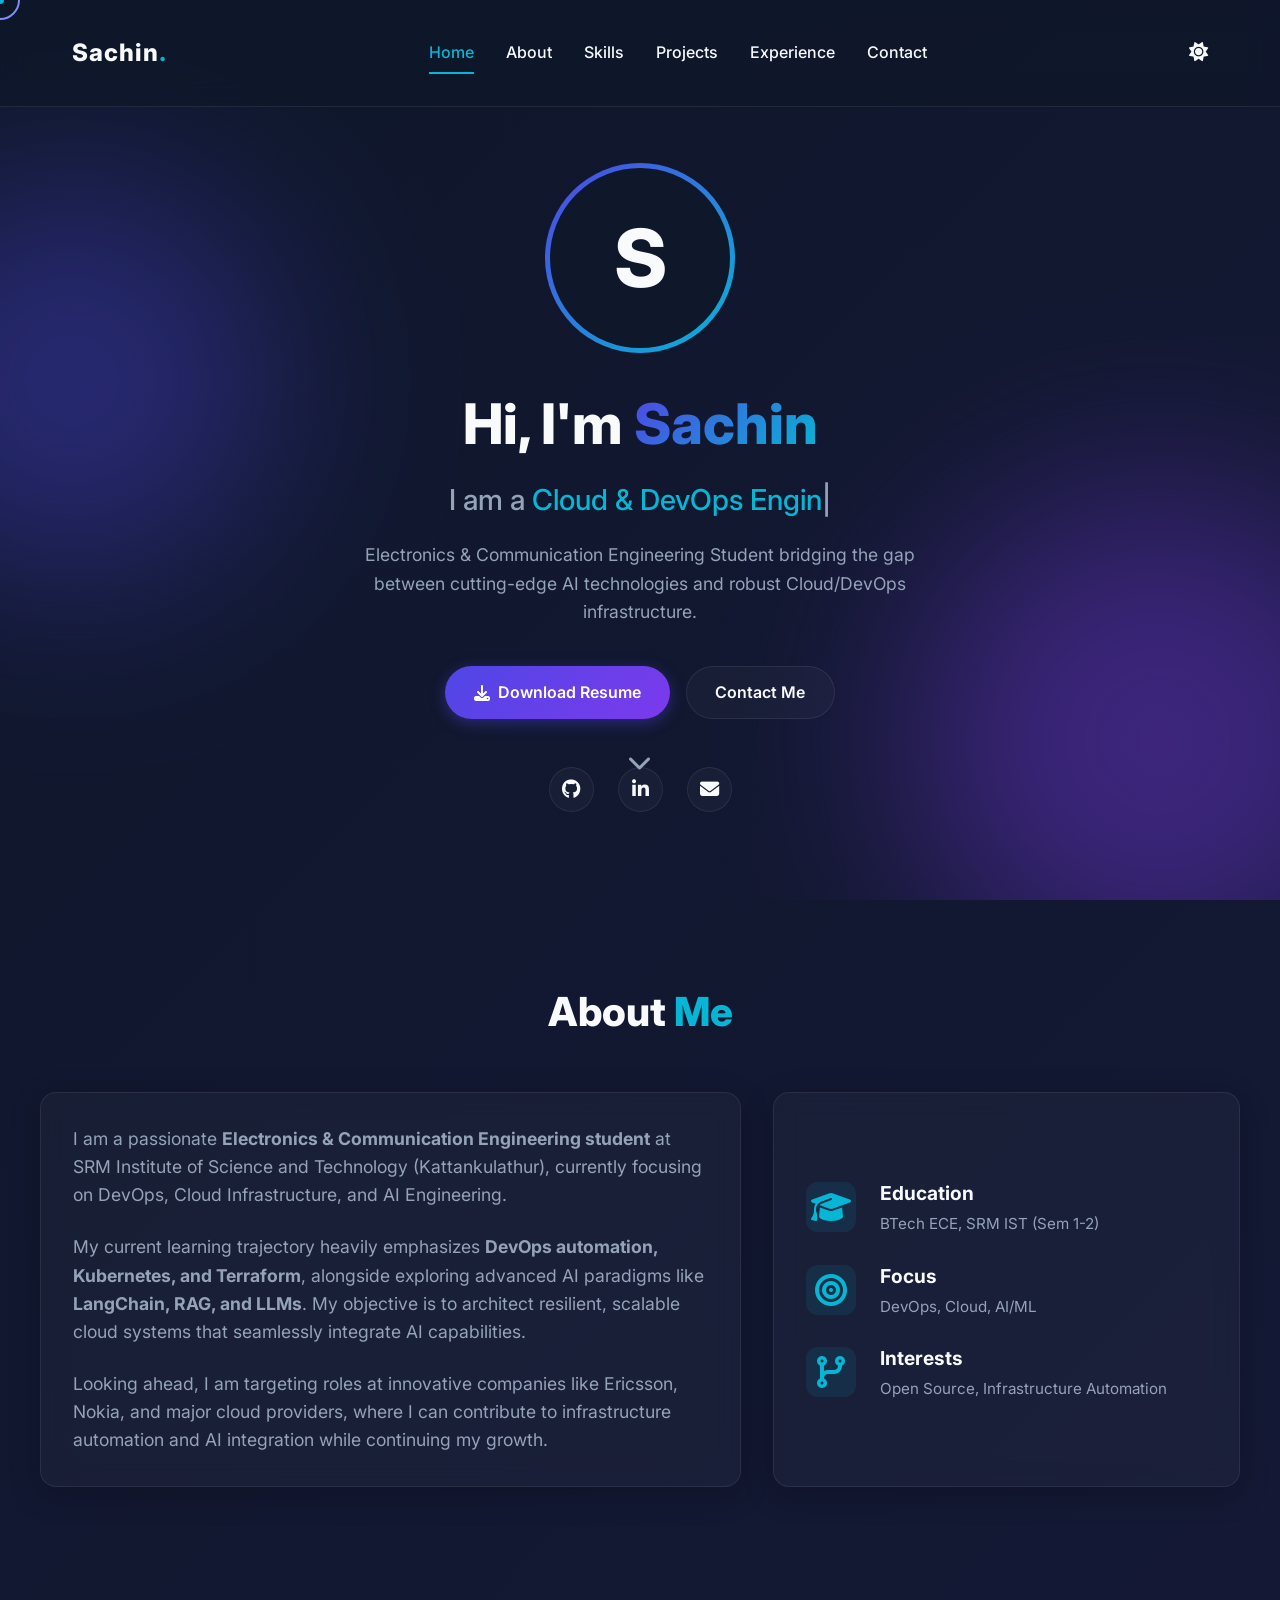
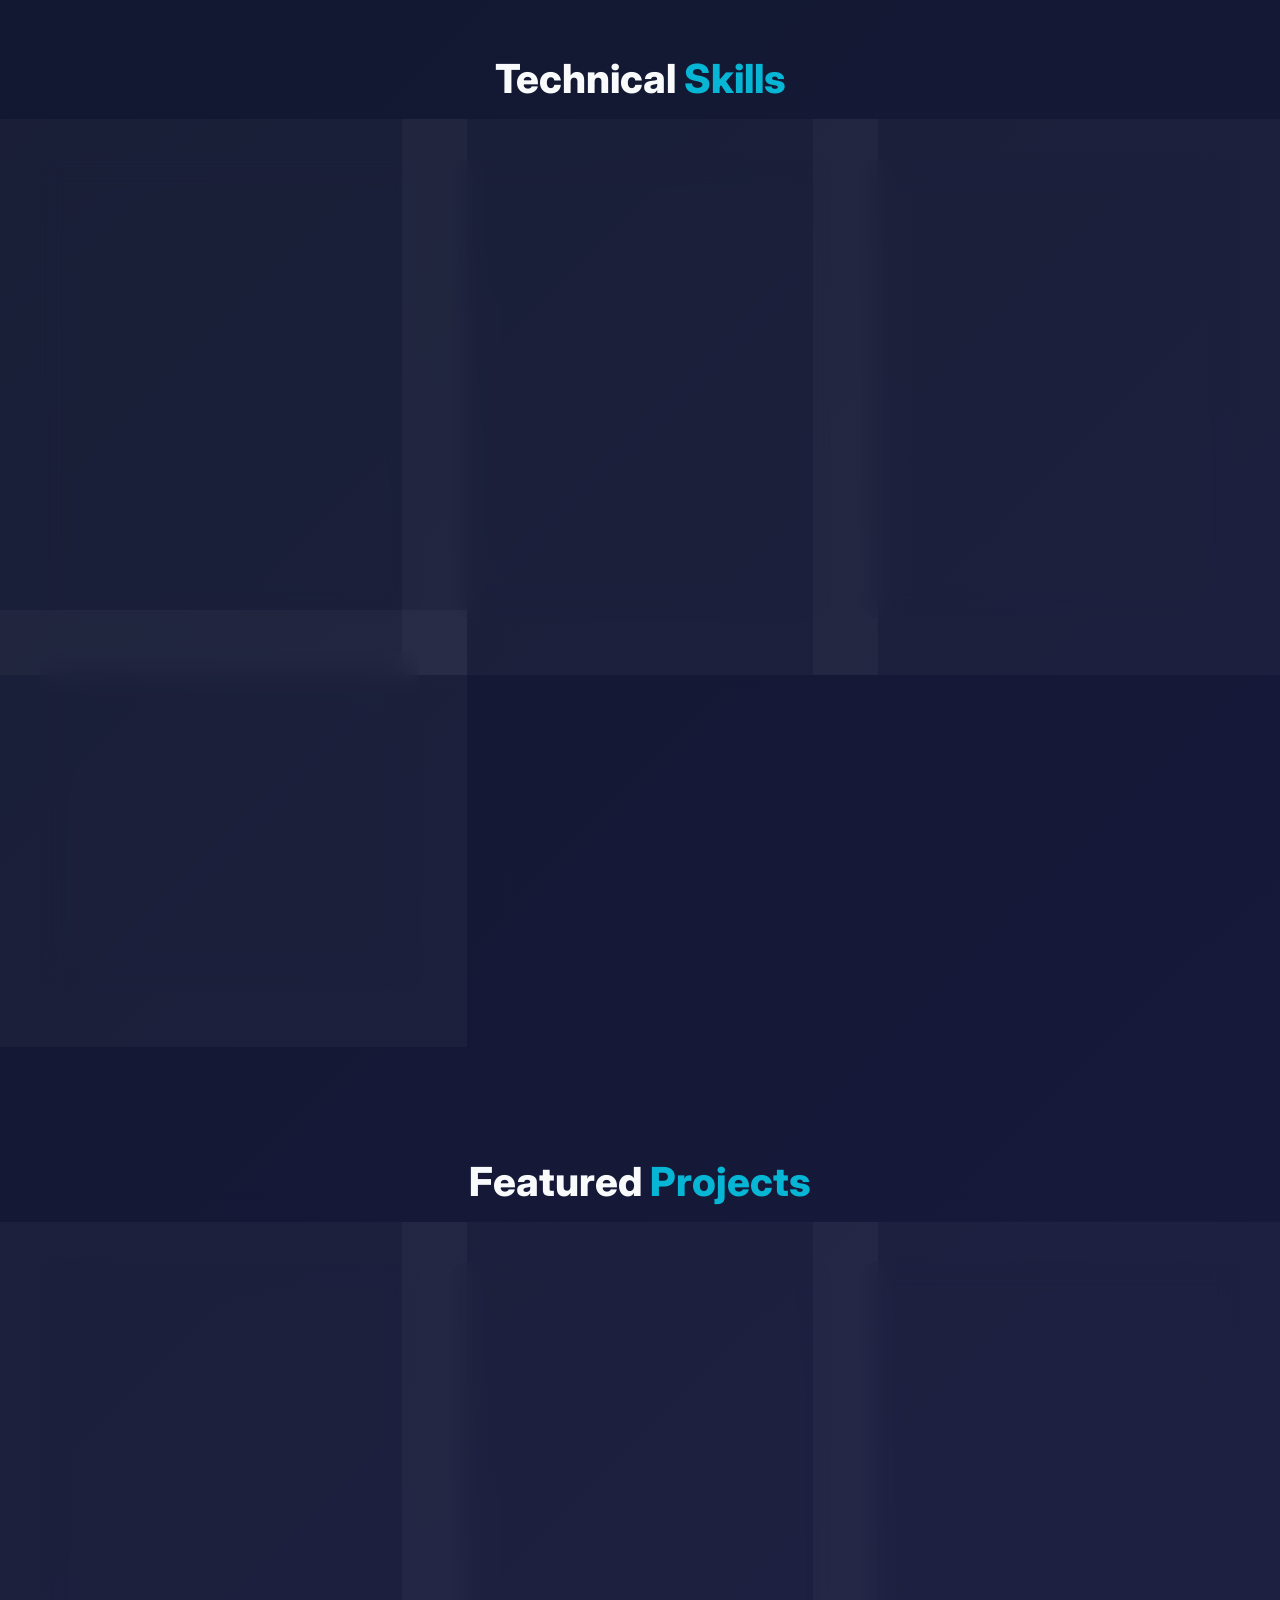
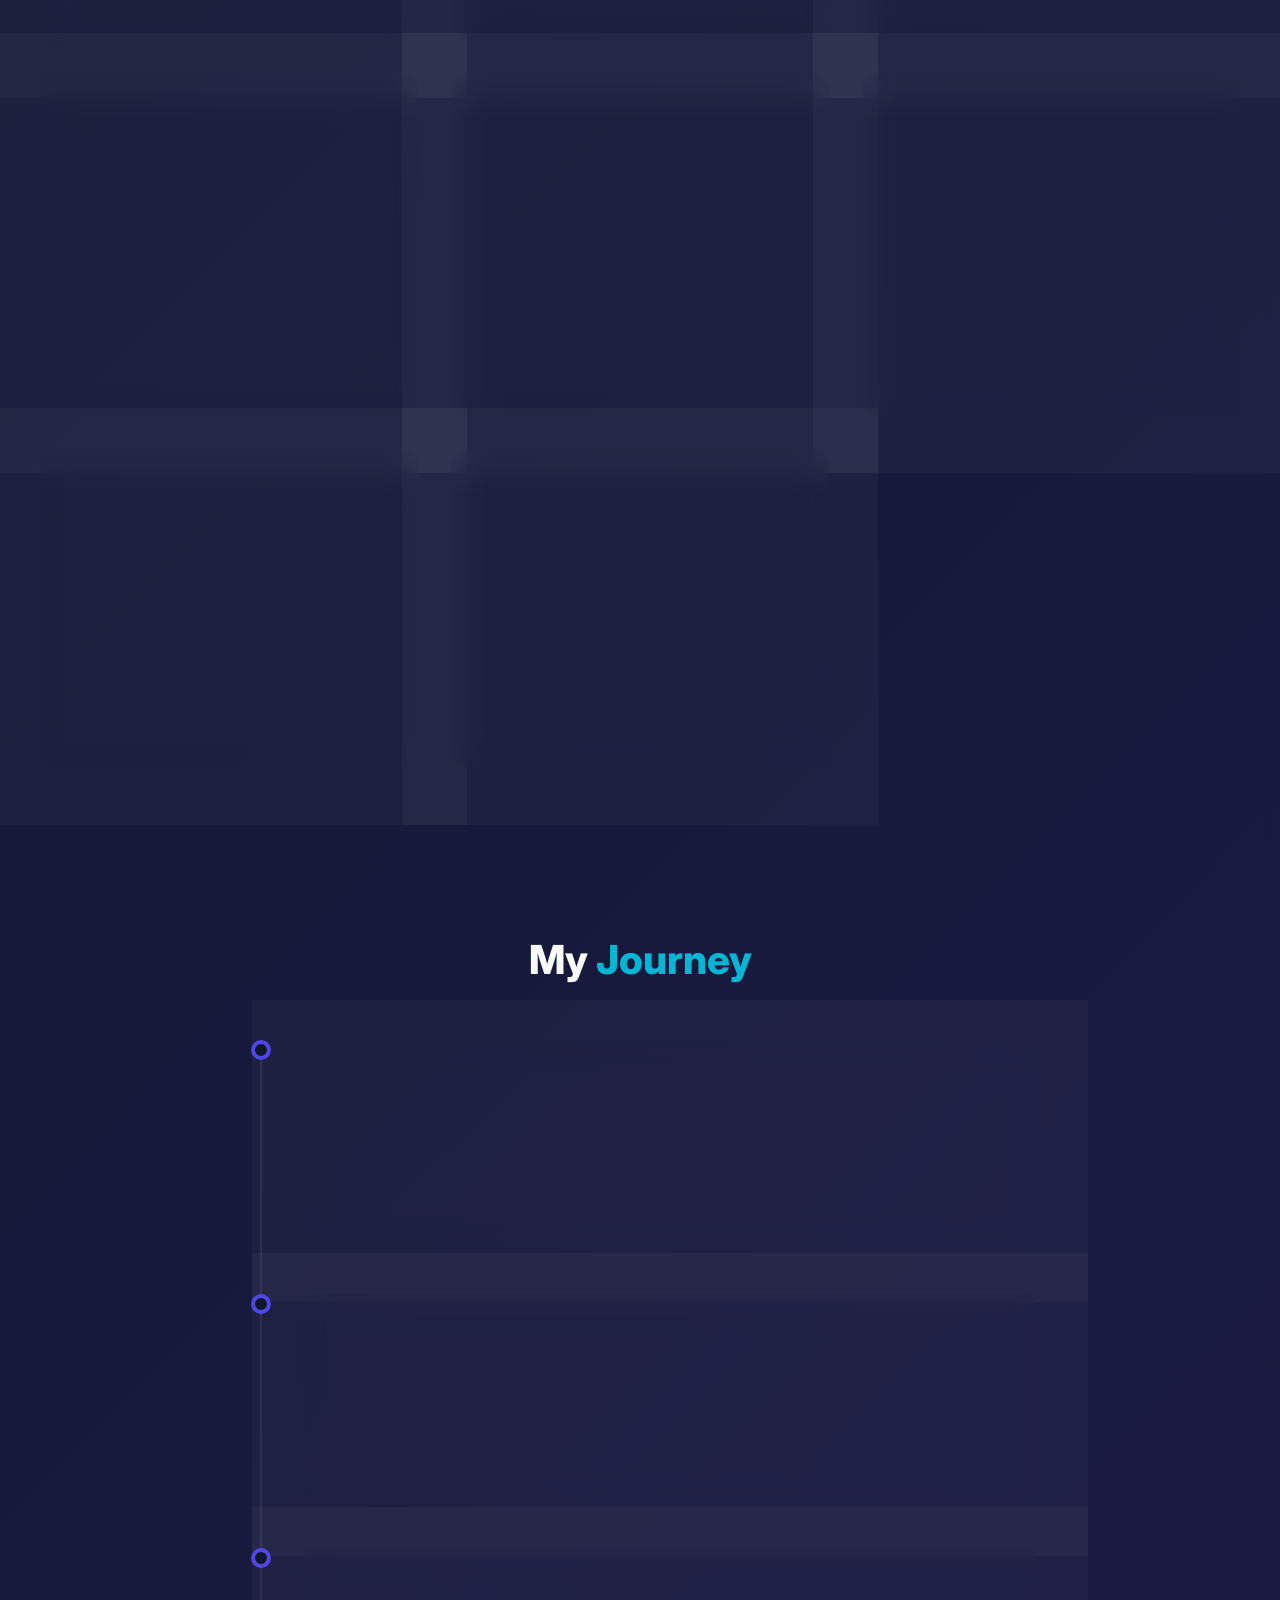
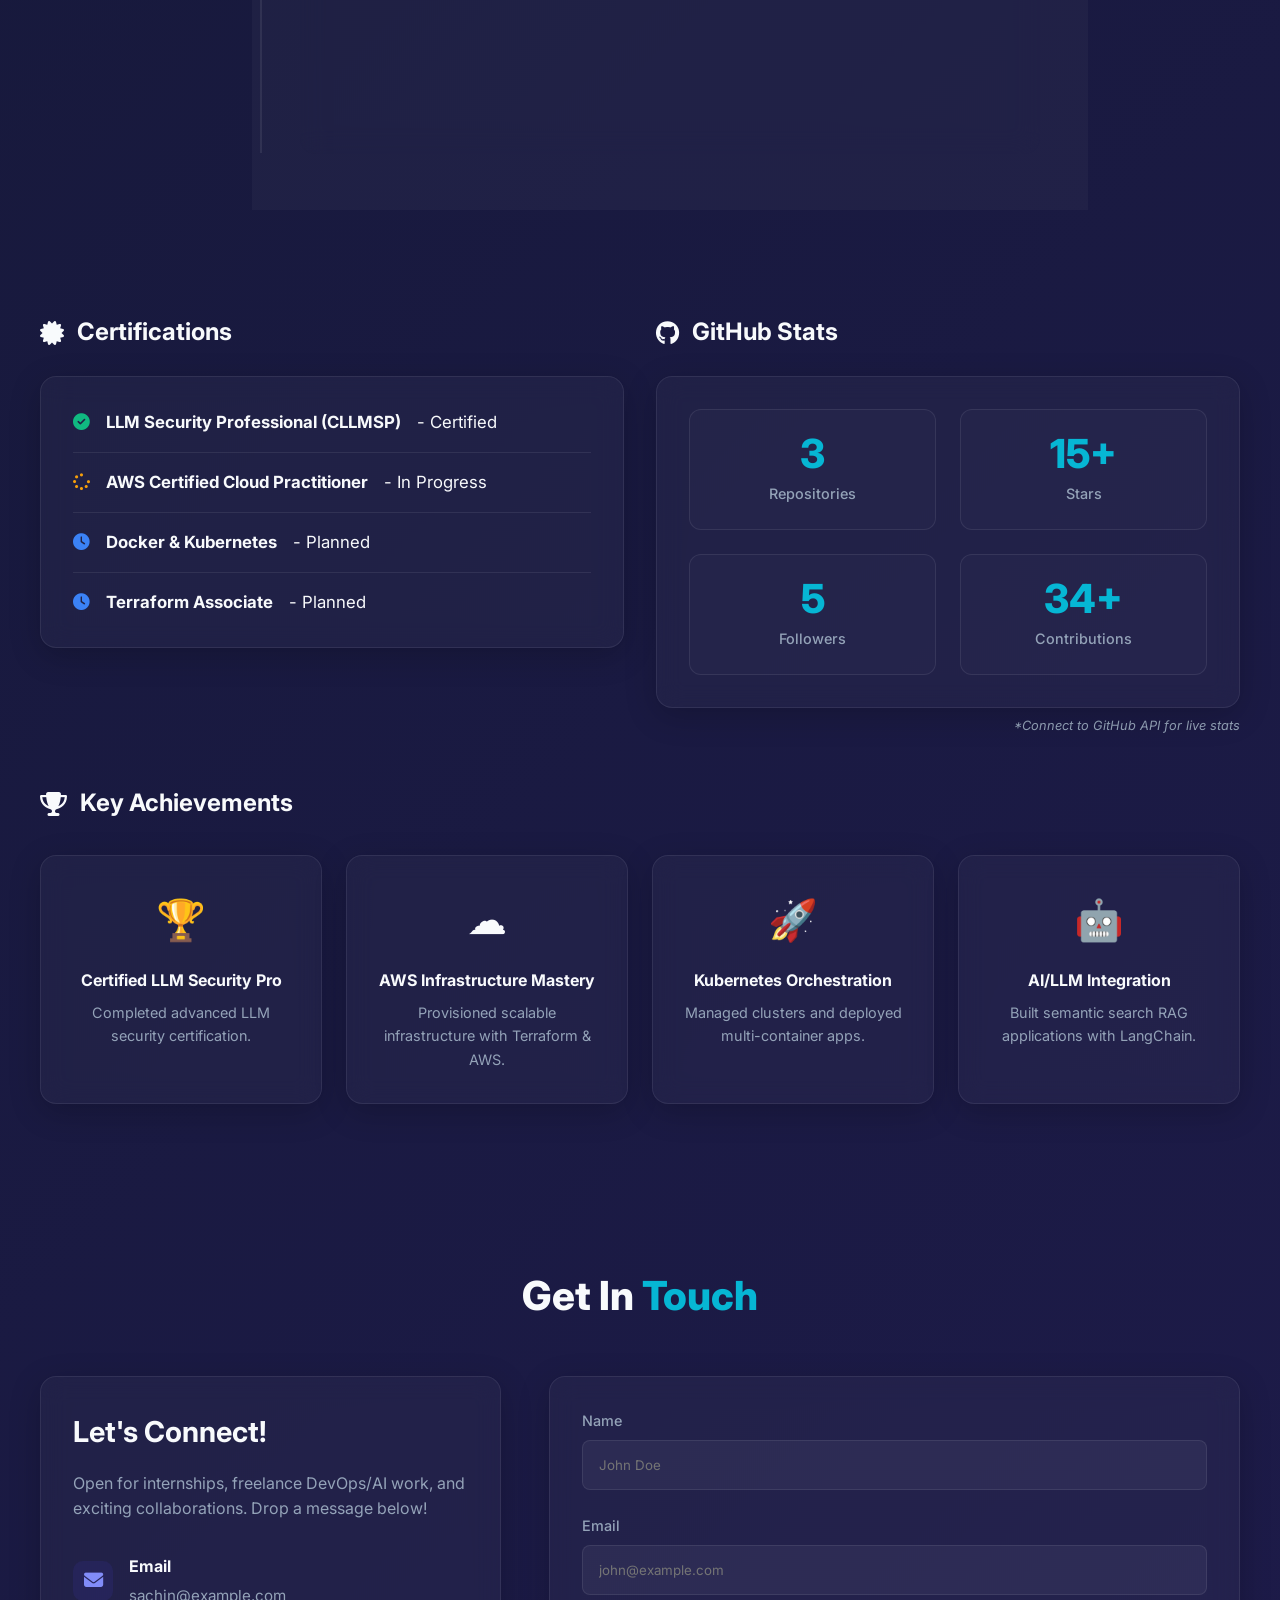
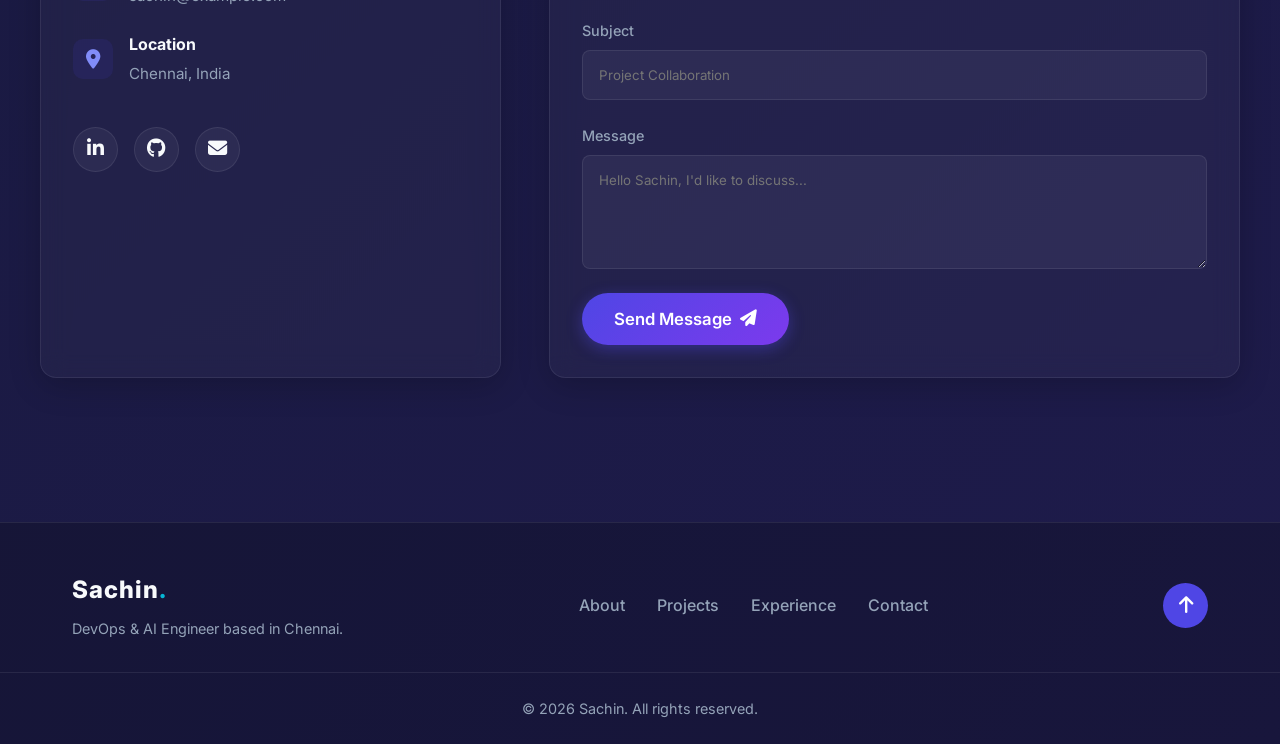
==== index.html @ 20efaa36 "added all portfolio web app files" ====
<!DOCTYPE html>
<html lang="en">
<head>
    <meta charset="UTF-8">
    <meta name="viewport" content="width=device-width, initial-scale=1.0">
    <meta name="description" content="Sachin - Cloud & DevOps Engineer | AI Enthusiast">
    <title>Sachin | DevOps & AI Engineering Portfolio</title>
    
    <!-- Google Fonts -->
    <link rel="preconnect" href="https://fonts.googleapis.com">
    <link rel="preconnect" href="https://fonts.gstatic.com" crossorigin>
    <link href="https://fonts.googleapis.com/css2?family=Inter:wght@300;400;500;600;700;800&display=swap" rel="stylesheet">
    
    <!-- FontAwesome for Icons -->
    <link rel="stylesheet" href="https://cdnjs.cloudflare.com/ajax/libs/font-awesome/6.4.0/css/all.min.css">
    
    <link rel="stylesheet" href="style.css">
    <link rel="icon" href="assets/icons/favicon.ico" type="image/x-icon">
</head>
<body class="dark-mode">
    
    <!-- Preloader -->
    <div class="preloader" id="preloader">
        <div class="loader-content">
            <span class="loader-logo">S<span class="accent-text">.</span></span>
            <div class="loader-bar"></div>
        </div>
    </div>

    <!-- Scroll Progress Bar -->
    <div class="scroll-progress-container">
        <div class="scroll-progress" id="scroll-progress"></div>
    </div>

    <!-- Navigation -->
    <nav id="navbar" class="glass-nav">
        <div class="nav-container">
            <a href="#home" class="logo">Sachin<span class="accent-text">.</span></a>
            
            <div class="nav-links" id="nav-links">
                <a href="#home" class="nav-item active">Home</a>
                <a href="#about" class="nav-item">About</a>
                <a href="#skills" class="nav-item">Skills</a>
                <a href="#projects" class="nav-item">Projects</a>
                <a href="#experience" class="nav-item">Experience</a>
                <a href="#contact" class="nav-item">Contact</a>
            </div>

            <div class="nav-actions">
                <button id="theme-toggle" class="theme-toggle" aria-label="Toggle Dark/Light Mode">
                    <i class="fas fa-moon dark-icon"></i>
                    <i class="fas fa-sun light-icon"></i>
                </button>
                <div class="hamburger" id="hamburger">
                    <span class="bar"></span>
                    <span class="bar"></span>
                    <span class="bar"></span>
                </div>
            </div>
        </div>
    </nav>

    <!-- Hero Section -->
    <header id="home" class="section hero">
        <!-- Background elements -->
        <div class="hero-bg-glow glow-1"></div>
        <div class="hero-bg-glow glow-2"></div>
        <div id="particles-container"></div>
        
        <div class="container hero-content">
            <div class="hero-image-container fade-in">
                <div class="profile-glow"></div>
                <!-- Placeholder for profile image, add actual image in assets/images/profile.jpg -->
                <div class="profile-img-placeholder">
                    <span>S</span>
                </div>
            </div>
            
            <h1 class="hero-title fade-in delay-1">Hi, I'm <span class="gradient-text">Sachin</span></h1>
            <h2 class="hero-subtitle fade-in delay-2">
                I am a <span id="typing-text" class="typing-text"></span><span class="cursor">|</span>
            </h2>
            
            <p class="hero-desc fade-in delay-3">
                Electronics & Communication Engineering Student bridging the gap between cutting-edge AI technologies and robust Cloud/DevOps infrastructure.
            </p>
            
            <div class="hero-cta fade-in delay-4">
                <a href="assets/resume.pdf" class="btn btn-primary btn-glow" target="_blank" rel="noopener noreferrer">
                    <i class="fas fa-download"></i> Download Resume
                </a>
                <a href="#contact" class="btn btn-secondary glass-btn">
                    Contact Me
                </a>
            </div>
            
            <div class="social-icons fade-in delay-5">
                <a href="https://github.com/sachin2008" target="_blank" aria-label="GitHub"><i class="fab fa-github"></i></a>
                <a href="https://linkedin.com/in/sachin" target="_blank" aria-label="LinkedIn"><i class="fab fa-linkedin-in"></i></a>
                <a href="mailto:sachin@example.com" aria-label="Email"><i class="fas fa-envelope"></i></a>
            </div>
            
            <a href="#about" class="scroll-down">
                <i class="fas fa-chevron-down"></i>
            </a>
        </div>
    </header>

    <!-- About Section -->
    <section id="about" class="section about">
        <div class="container">
            <h2 class="section-title slide-up">About <span class="accent-text">Me</span></h2>
            
            <div class="about-grid">
                <div class="glass-card about-content slide-right">
                    <p>I am a passionate <strong>Electronics & Communication Engineering student</strong> at SRM Institute of Science and Technology (Kattankulathur), currently focusing on DevOps, Cloud Infrastructure, and AI Engineering.</p>
                    <p>My current learning trajectory heavily emphasizes <strong>DevOps automation, Kubernetes, and Terraform</strong>, alongside exploring advanced AI paradigms like <strong>LangChain, RAG, and LLMs</strong>. My objective is to architect resilient, scalable cloud systems that seamlessly integrate AI capabilities.</p>
                    <p>Looking ahead, I am targeting roles at innovative companies like Ericsson, Nokia, and major cloud providers, where I can contribute to infrastructure automation and AI integration while continuing my growth.</p>
                </div>
                
                <div class="glass-card about-stats slide-left">
                    <div class="stat-item">
                        <i class="fas fa-graduation-cap stat-icon"></i>
                        <div class="stat-info">
                            <h3>Education</h3>
                            <p>BTech ECE, SRM IST (Sem 1-2)</p>
                        </div>
                    </div>
                    <div class="stat-item">
                        <i class="fas fa-bullseye stat-icon"></i>
                        <div class="stat-info">
                            <h3>Focus</h3>
                            <p>DevOps, Cloud, AI/ML</p>
                        </div>
                    </div>
                    <div class="stat-item">
                        <i class="fas fa-code-branch stat-icon"></i>
                        <div class="stat-info">
                            <h3>Interests</h3>
                            <p>Open Source, Infrastructure Automation</p>
                        </div>
                    </div>
                </div>
            </div>
        </div>
    </section>

    <!-- Skills Section -->
    <section id="skills" class="section skills">
        <div class="container">
            <h2 class="section-title slide-up">Technical <span class="accent-text">Skills</span></h2>
            
            <div class="skills-container">
                <!-- DevOps & Cloud -->
                <div class="glass-card skill-category slide-up">
                    <h3 class="category-title"><i class="fas fa-cloud"></i> DevOps & Cloud</h3>
                    <div class="skill-item">
                        <div class="skill-info"><span>Docker</span><span>85%</span></div>
                        <div class="progress-bar"><div class="progress" data-width="85%"></div></div>
                    </div>
                    <div class="skill-item">
                        <div class="skill-info"><span>Kubernetes</span><span>75%</span></div>
                        <div class="progress-bar"><div class="progress" data-width="75%"></div></div>
                    </div>
                    <div class="skill-item">
                        <div class="skill-info"><span>Terraform</span><span>80%</span></div>
                        <div class="progress-bar"><div class="progress" data-width="80%"></div></div>
                    </div>
                    <div class="skill-item">
                        <div class="skill-info"><span>AWS</span><span>80%</span></div>
                        <div class="progress-bar"><div class="progress" data-width="80%"></div></div>
                    </div>
                    <div class="skill-item">
                        <div class="skill-info"><span>Ansible</span><span>70%</span></div>
                        <div class="progress-bar"><div class="progress" data-width="70%"></div></div>
                    </div>
                    <div class="skill-item">
                        <div class="skill-info"><span>Linux/Bash</span><span>85%</span></div>
                        <div class="progress-bar"><div class="progress" data-width="85%"></div></div>
                    </div>
                </div>

                <!-- Programming -->
                <div class="glass-card skill-category slide-up delay-1">
                    <h3 class="category-title"><i class="fas fa-code"></i> Programming</h3>
                    <div class="skill-item">
                        <div class="skill-info"><span>Python</span><span>80%</span></div>
                        <div class="progress-bar"><div class="progress" data-width="80%"></div></div>
                    </div>
                    <div class="skill-item">
                        <div class="skill-info"><span>Bash/Shell</span><span>85%</span></div>
                        <div class="progress-bar"><div class="progress" data-width="85%"></div></div>
                    </div>
                    <div class="skill-item">
                        <div class="skill-info"><span>JavaScript</span><span>70%</span></div>
                        <div class="progress-bar"><div class="progress" data-width="70%"></div></div>
                    </div>
                    <div class="skill-item">
                        <div class="skill-info"><span>SQL</span><span>65%</span></div>
                        <div class="progress-bar"><div class="progress" data-width="65%"></div></div>
                    </div>
                </div>

                <!-- AI & Machine Learning -->
                <div class="glass-card skill-category slide-up delay-2">
                    <h3 class="category-title"><i class="fas fa-brain"></i> AI & ML</h3>
                    <div class="skill-item">
                        <div class="skill-info"><span>LangChain</span><span>75%</span></div>
                        <div class="progress-bar"><div class="progress" data-width="75%"></div></div>
                    </div>
                    <div class="skill-item">
                        <div class="skill-info"><span>Groq API</span><span>70%</span></div>
                        <div class="progress-bar"><div class="progress" data-width="70%"></div></div>
                    </div>
                    <div class="skill-item">
                        <div class="skill-info"><span>LLMs & RAG</span><span>75%</span></div>
                        <div class="progress-bar"><div class="progress" data-width="75%"></div></div>
                    </div>
                    <div class="skill-item">
                        <div class="skill-info"><span>Python ML Libraries</span><span>70%</span></div>
                        <div class="progress-bar"><div class="progress" data-width="70%"></div></div>
                    </div>
                </div>

                <!-- Web Frontend -->
                <div class="glass-card skill-category slide-up">
                    <h3 class="category-title"><i class="fas fa-laptop-code"></i> Web Frontend</h3>
                    <div class="skill-item">
                        <div class="skill-info"><span>HTML5 / CSS3</span><span>85%</span></div>
                        <div class="progress-bar"><div class="progress" data-width="85%"></div></div>
                    </div>
                    <div class="skill-item">
                        <div class="skill-info"><span>JavaScript</span><span>70%</span></div>
                        <div class="progress-bar"><div class="progress" data-width="70%"></div></div>
                    </div>
                    <div class="skill-item">
                        <div class="skill-info"><span>Next.js</span><span>70%</span></div>
                        <div class="progress-bar"><div class="progress" data-width="70%"></div></div>
                    </div>
                    <div class="skill-item">
                        <div class="skill-info"><span>React</span><span>65%</span></div>
                        <div class="progress-bar"><div class="progress" data-width="65%"></div></div>
                    </div>
                </div>
            </div>
        </div>
    </section>

    <!-- Projects Section -->
    <section id="projects" class="section projects">
        <div class="container">
            <h2 class="section-title slide-up">Featured <span class="accent-text">Projects</span></h2>
            
            <div class="projects-grid">
                <!-- Project 1 -->
                <div class="glass-card project-card slide-up">
                    <div class="project-content">
                        <div class="project-status completed">Completed</div>
                        <h3 class="project-title">Local Kubernetes Cluster</h3>
                        <p class="project-desc">Established a production-like Kubernetes cluster using minikube on Windows 11 with Docker Desktop. Troubleshot kubeconfig issues and stale cluster state.</p>
                        <div class="project-tech">
                            <span>Kubernetes</span><span>Docker</span><span>minikube</span>
                        </div>
                        <div class="project-links">
                            <a href="#" target="_blank"><i class="fab fa-github"></i> Code</a>
                        </div>
                    </div>
                </div>

                <!-- Project 2 -->
                <div class="glass-card project-card slide-up delay-1">
                    <div class="project-content">
                        <div class="project-status completed">Completed</div>
                        <h3 class="project-title">AWS Infra with Terraform</h3>
                        <p class="project-desc">Provisioned AWS EC2 instances, security groups, and networking infrastructure using IaC. Managed state files and credentials securely.</p>
                        <div class="project-tech">
                            <span>Terraform</span><span>AWS</span><span>EC2</span>
                        </div>
                        <div class="project-links">
                            <a href="#" target="_blank"><i class="fab fa-github"></i> Code</a>
                        </div>
                    </div>
                </div>

                <!-- Project 3 -->
                <div class="glass-card project-card slide-up delay-2">
                    <div class="project-content">
                        <div class="project-status completed">Completed</div>
                        <h3 class="project-title">Ansible Automation Playbooks</h3>
                        <p class="project-desc">Created automation playbooks for master-node SSH configuration and system administration tasks. Established passwordless authentication.</p>
                        <div class="project-tech">
                            <span>Ansible</span><span>SSH</span><span>Linux</span>
                        </div>
                        <div class="project-links">
                            <a href="#" target="_blank"><i class="fab fa-github"></i> Code</a>
                        </div>
                    </div>
                </div>

                <!-- Project 4 -->
                <div class="glass-card project-card slide-up">
                    <div class="project-content">
                        <div class="project-status completed">Completed</div>
                        <h3 class="project-title">AWS Resource Tracker</h3>
                        <p class="project-desc">Built bash scripts to track and monitor AWS resources (EC2, S3, IAM). Automated resource discovery and reporting.</p>
                        <div class="project-tech">
                            <span>Bash</span><span>AWS CLI</span><span>Linux</span>
                        </div>
                        <div class="project-links">
                            <a href="#" target="_blank"><i class="fab fa-github"></i> Code</a>
                        </div>
                    </div>
                </div>

                <!-- Project 5 -->
                <div class="glass-card project-card slide-up delay-1">
                    <div class="project-content">
                        <div class="project-status in-progress">In Progress</div>
                        <h3 class="project-title">RAG Chatbot with LangChain</h3>
                        <p class="project-desc">Developing a RAG chatbot using LangChain and Groq API. Implementing vector embeddings and semantic search.</p>
                        <div class="project-tech">
                            <span>LangChain</span><span>Groq</span><span>Python</span><span>LLMs</span>
                        </div>
                        <div class="project-links">
                            <a href="#" target="_blank"><i class="fab fa-github"></i> Code</a>
                            <a href="#" target="_blank"><i class="fas fa-external-link-alt"></i> Demo</a>
                        </div>
                    </div>
                </div>

                <!-- Project 6 -->
                <div class="glass-card project-card slide-up delay-2">
                    <div class="project-content">
                        <div class="project-status completed">Completed</div>
                        <h3 class="project-title">Docker Multi-Container App</h3>
                        <p class="project-desc">Built a full-stack application with Docker Compose managing multiple services. Implemented networking and volume management.</p>
                        <div class="project-tech">
                            <span>Docker</span><span>Compose</span><span>Linux</span>
                        </div>
                        <div class="project-links">
                            <a href="#" target="_blank"><i class="fab fa-github"></i> Code</a>
                        </div>
                    </div>
                </div>

                <!-- Project 7 -->
                <div class="glass-card project-card slide-up">
                    <div class="project-content">
                        <div class="project-status in-progress">In Progress</div>
                        <h3 class="project-title">CI/CD Pipeline with Jenkins</h3>
                        <p class="project-desc">Setting up automated deployment pipeline using Jenkins, Docker, and Kubernetes for CI/CD.</p>
                        <div class="project-tech">
                            <span>Jenkins</span><span>Docker</span><span>K8s</span>
                        </div>
                        <div class="project-links">
                            <a href="#" target="_blank"><i class="fab fa-github"></i> Code</a>
                        </div>
                    </div>
                </div>

                <!-- Project 8 -->
                <div class="glass-card project-card slide-up delay-1">
                    <div class="project-content">
                        <div class="project-status completed">Completed</div>
                        <h3 class="project-title">Node Health Checker</h3>
                        <p class="project-desc">Automated monitoring script for EC2 instances tracking CPU, memory, disk usage, generating health reports.</p>
                        <div class="project-tech">
                            <span>Bash</span><span>Python</span><span>AWS</span>
                        </div>
                        <div class="project-links">
                            <a href="#" target="_blank"><i class="fab fa-github"></i> Code</a>
                        </div>
                    </div>
                </div>
            </div>
        </div>
    </section>

    <!-- Experience & Timeline Section -->
    <section id="experience" class="section experience">
        <div class="container">
            <h2 class="section-title slide-up">My <span class="accent-text">Journey</span></h2>
            
            <div class="timeline">
                <div class="timeline-item slide-up">
                    <div class="timeline-dot"></div>
                    <div class="timeline-content glass-card">
                        <div class="timeline-date">Current</div>
                        <h3 class="timeline-title">Self-Learning DevOps & AI Engineering</h3>
                        <p class="timeline-desc">Following comprehensive DevOps curriculums, learning LangChain/RAG with Groq API, and building hands-on projects with Kubernetes, Terraform, and AWS.</p>
                    </div>
                </div>

                <div class="timeline-item slide-up">
                    <div class="timeline-dot"></div>
                    <div class="timeline-content glass-card">
                        <div class="timeline-date">2024</div>
                        <h3 class="timeline-title">AWS & Cloud Learning Journey</h3>
                        <p class="timeline-desc">Completed AWS fundamentals, built multiple infrastructure projects, and gained practical experience in IAM, EC2, networking, and automation.</p>
                    </div>
                </div>

                <div class="timeline-item slide-up">
                    <div class="timeline-dot"></div>
                    <div class="timeline-content glass-card">
                        <div class="timeline-date">2023</div>
                        <h3 class="timeline-title">Backend & Linux Exploration</h3>
                        <p class="timeline-desc">Learned bash scripting, achieved Git and GitHub proficiency, and started my foundational journey into cloud computing and backend systems.</p>
                    </div>
                </div>
            </div>
        </div>
    </section>

    <!-- Additional Highlights (Certifications, Achievements, GitHub Stats) -->
    <section id="highlights" class="section highlights">
        <div class="container">
            <div class="highlights-grid">
                
                <!-- Certifications -->
                <div class="highlight-column slide-right">
                    <h3 class="column-title"><i class="fas fa-certificate"></i> Certifications</h3>
                    <div class="glass-card list-card">
                        <ul>
                            <li><i class="fas fa-check-circle text-success"></i> <strong>LLM Security Professional (CLLMSP)</strong> - Certified</li>
                            <li><i class="fas fa-spinner fa-spin text-warning"></i> <strong>AWS Certified Cloud Practitioner</strong> - In Progress</li>
                            <li><i class="fas fa-clock text-info"></i> <strong>Docker & Kubernetes</strong> - Planned</li>
                            <li><i class="fas fa-clock text-info"></i> <strong>Terraform Associate</strong> - Planned</li>
                        </ul>
                    </div>
                </div>

                <!-- GitHub Stats -->
                <div class="highlight-column slide-left">
                    <h3 class="column-title"><i class="fab fa-github"></i> GitHub Stats</h3>
                    <div class="glass-card stats-card" id="github-stats">
                        <div class="stat-box">
                            <span class="stat-number" data-target="25">0</span>
                            <span class="stat-label">Repositories</span>
                        </div>
                        <div class="stat-box">
                            <span class="stat-number" data-target="150">0</span>
                            <span class="stat-label">Stars</span>
                        </div>
                        <div class="stat-box">
                            <span class="stat-number" data-target="45">0</span>
                            <span class="stat-label">Followers</span>
                        </div>
                        <div class="stat-box">
                            <span class="stat-number" data-target="350">0</span>
                            <span class="stat-label">Contributions</span>
                        </div>
                    </div>
                    <p class="stat-note">*Connect to GitHub API for live stats</p>
                </div>
            </div>

            <!-- Achievements -->
            <div class="achievements-section slide-up">
                <h3 class="column-title text-center" style="margin-top: 3rem;"><i class="fas fa-trophy"></i> Key Achievements</h3>
                <div class="achievements-grid">
                    <div class="glass-card achievement-card">
                        <div class="achievement-icon">🏆</div>
                        <h4>Certified LLM Security Pro</h4>
                        <p>Completed advanced LLM security certification.</p>
                    </div>
                    <div class="glass-card achievement-card">
                        <div class="achievement-icon">☁️</div>
                        <h4>AWS Infrastructure Mastery</h4>
                        <p>Provisioned scalable infrastructure with Terraform & AWS.</p>
                    </div>
                    <div class="glass-card achievement-card">
                        <div class="achievement-icon">🚀</div>
                        <h4>Kubernetes Orchestration</h4>
                        <p>Managed clusters and deployed multi-container apps.</p>
                    </div>
                    <div class="glass-card achievement-card">
                        <div class="achievement-icon">🤖</div>
                        <h4>AI/LLM Integration</h4>
                        <p>Built semantic search RAG applications with LangChain.</p>
                    </div>
                </div>
            </div>
        </div>
    </section>

    <!-- Contact Section -->
    <section id="contact" class="section contact">
        <div class="container">
            <h2 class="section-title slide-up">Get In <span class="accent-text">Touch</span></h2>
            
            <div class="contact-grid">
                <div class="contact-info glass-card slide-right">
                    <h3>Let's Connect!</h3>
                    <p>Open for internships, freelance DevOps/AI work, and exciting collaborations. Drop a message below!</p>
                    
                    <div class="contact-methods">
                        <div class="method-item">
                            <i class="fas fa-envelope"></i>
                            <div>
                                <h4>Email</h4>
                                <a href="mailto:sachin@example.com">sachin@example.com</a>
                            </div>
                        </div>
                        <div class="method-item">
                            <i class="fas fa-map-marker-alt"></i>
                            <div>
                                <h4>Location</h4>
                                <span>Chennai, India</span>
                            </div>
                        </div>
                    </div>

                    <div class="social-links">
                        <a href="https://linkedin.com/in/sachin" target="_blank" class="social-link"><i class="fab fa-linkedin-in"></i></a>
                        <a href="https://github.com/sachin2008" target="_blank" class="social-link"><i class="fab fa-github"></i></a>
                        <a href="mailto:sachin@example.com" class="social-link"><i class="fas fa-envelope"></i></a>
                    </div>
                </div>

                <div class="contact-form-container glass-card slide-left">
                    <form id="contact-form" class="contact-form">
                        <div class="form-group">
                            <label for="name">Name</label>
                            <input type="text" id="name" name="name" required placeholder="John Doe">
                        </div>
                        <div class="form-group">
                            <label for="email">Email</label>
                            <input type="email" id="email" name="email" required placeholder="john@example.com">
                        </div>
                        <div class="form-group">
                            <label for="subject">Subject</label>
                            <input type="text" id="subject" name="subject" required placeholder="Project Collaboration">
                        </div>
                        <div class="form-group">
                            <label for="message">Message</label>
                            <textarea id="message" name="message" rows="5" required placeholder="Hello Sachin, I'd like to discuss..."></textarea>
                        </div>
                        <button type="submit" class="btn btn-primary btn-submit">
                            <span>Send Message</span>
                            <i class="fas fa-paper-plane"></i>
                        </button>
                        <div id="form-message" class="form-message"></div>
                    </form>
                </div>
            </div>
        </div>
    </section>

    <!-- Footer -->
    <footer>
        <div class="container footer-content">
            <div class="footer-brand">
                <a href="#home" class="logo">Sachin<span class="accent-text">.</span></a>
                <p>DevOps & AI Engineer based in Chennai.</p>
            </div>
            
            <div class="footer-links">
                <a href="#about">About</a>
                <a href="#projects">Projects</a>
                <a href="#experience">Experience</a>
                <a href="#contact">Contact</a>
            </div>
            
            <button id="back-to-top" class="back-to-top" aria-label="Back to Top">
                <i class="fas fa-arrow-up"></i>
            </button>
        </div>
        <div class="footer-bottom">
            <p>&copy; <span id="current-year"></span> Sachin. All rights reserved.</p>
        </div>
    </footer>

    <!-- Custom Cursor (Optional) -->
    <div class="cursor-dot" id="cursor-dot"></div>
    <div class="cursor-outline" id="cursor-outline"></div>

    <script src="script.js"></script>
</body>
</html>
---- style.css ----
/* ==========================================================================
   CSS Variables & Theming
   ========================================================================== */
   :root {
    /* Dark Theme (Default) */
    --primary: #4F46E5;
    --primary-hover: #818CF8;
    --secondary: #7C3AED;
    --accent: #06B6D4;
    
    --bg-color: #0F172A;
    --bg-gradient: linear-gradient(135deg, #0F172A 0%, #1E1B4B 100%);
    --text-main: #F8FAFC;
    --text-muted: #94A3B8;
    
    --card-bg: rgba(255, 255, 255, 0.03);
    --card-border: rgba(255, 255, 255, 0.08);
    --card-hover: rgba(255, 255, 255, 0.06);
    --glass-blur: blur(12px);

    --success: #10B981;
    --warning: #F59E0B;
    --info: #3B82F6;

    /* Typography */
    --font-main: 'Inter', system-ui, -apple-system, sans-serif;
    
    /* Spacing & Utilities */
    --section-pad: 5rem 2rem;
    --border-radius: 16px;
    --transition: all 0.3s cubic-bezier(0.4, 0, 0.2, 1);
}

body.light-mode {
    --primary: #4338CA;
    --primary-hover: #4F46E5;
    --secondary: #6D28D9;
    --accent: #0891B2;
    
    --bg-color: #F8FAFC;
    --bg-gradient: linear-gradient(135deg, #F8FAFC 0%, #E2E8F0 100%);
    --text-main: #0F172A;
    --text-muted: #475569;
    
    --card-bg: rgba(255, 255, 255, 0.7);
    --card-border: rgba(15, 23, 42, 0.1);
    --card-hover: rgba(255, 255, 255, 0.9);
    --glass-blur: blur(16px);
}

/* ==========================================================================
   Reset & Base Styles
   ========================================================================== */
* {
    margin: 0;
    padding: 0;
    box-sizing: border-box;
}

html {
    scroll-behavior: smooth;
    scroll-padding-top: 80px; /* Account for sticky nav */
}

body {
    font-family: var(--font-main);
    background: var(--bg-gradient);
    background-color: var(--bg-color);
    color: var(--text-main);
    line-height: 1.6;
    overflow-x: hidden;
    transition: background-color 0.5s ease, color 0.5s ease;
}

a {
    text-decoration: none;
    color: inherit;
    transition: var(--transition);
}

ul {
    list-style: none;
}

.container {
    max-width: 1200px;
    margin: 0 auto;
    width: 100%;
}

.section {
    padding: var(--section-pad);
    position: relative;
    z-index: 1;
}

.section-title {
    font-size: 2.5rem;
    font-weight: 800;
    text-align: center;
    margin-bottom: 3rem;
}

.accent-text {
    color: var(--accent);
}

.gradient-text {
    background: linear-gradient(135deg, var(--primary), var(--accent));
    -webkit-background-clip: text;
    -webkit-text-fill-color: transparent;
    background-clip: text;
}

.text-center { text-align: center; }
.text-success { color: var(--success); }
.text-warning { color: var(--warning); }
.text-info { color: var(--info); }

/* ==========================================================================
   Custom Cursor & Preloader & Scroll Progress
   ========================================================================== */
.cursor-dot {
    width: 8px;
    height: 8px;
    background-color: var(--accent);
}

.cursor-outline {
    width: 40px;
    height: 40px;
    border: 2px solid var(--primary-hover);
}

.cursor-dot, .cursor-outline {
    position: fixed;
    top: 0;
    left: 0;
    transform: translate(-50%, -50%);
    border-radius: 50%;
    z-index: 9999;
    pointer-events: none;
}

@media (max-width: 768px) {
    .cursor-dot, .cursor-outline {
        display: none;
    }
}

.preloader {
    position: fixed;
    top: 0;
    left: 0;
    width: 100%;
    height: 100vh;
    background-color: var(--bg-color);
    display: flex;
    justify-content: center;
    align-items: center;
    z-index: 10000;
    transition: opacity 0.5s ease, visibility 0.5s ease;
}

.loader-content {
    display: flex;
    flex-direction: column;
    align-items: center;
    gap: 20px;
}

.loader-logo {
    font-size: 3rem;
    font-weight: 800;
    letter-spacing: 2px;
    animation: pulse 1.5s infinite;
}

.loader-bar {
    width: 150px;
    height: 4px;
    background: rgba(255, 255, 255, 0.1);
    border-radius: 4px;
    overflow: hidden;
    position: relative;
}

.loader-bar::after {
    content: '';
    position: absolute;
    top: 0;
    left: 0;
    height: 100%;
    width: 0%;
    background: linear-gradient(90deg, var(--primary), var(--accent));
    animation: loadProgress 1.5s ease-in-out forwards;
}

.scroll-progress-container {
    position: fixed;
    top: 0;
    left: 0;
    width: 100%;
    height: 4px;
    background: transparent;
    z-index: 2000;
}

.scroll-progress {
    height: 100%;
    width: 0%;
    background: linear-gradient(90deg, var(--primary), var(--accent));
    box-shadow: 0 0 10px var(--accent);
}

/* ==========================================================================
   Navigation
   ========================================================================== */
.glass-nav {
    position: fixed;
    top: 0;
    width: 100%;
    z-index: 1000;
    background: rgba(15, 23, 42, 0.7);
    backdrop-filter: var(--glass-blur);
    -webkit-backdrop-filter: var(--glass-blur);
    border-bottom: 1px solid var(--card-border);
    transition: var(--transition);
}

body.light-mode .glass-nav {
    background: rgba(248, 250, 252, 0.8);
}

.nav-container {
    max-width: 1200px;
    margin: 0 auto;
    padding: 1rem 2rem;
    display: flex;
    justify-content: space-between;
    align-items: center;
}

.logo {
    font-size: 1.5rem;
    font-weight: 800;
    letter-spacing: 1px;
}

.nav-links {
    display: flex;
    gap: 2rem;
}

.nav-item {
    font-weight: 500;
    position: relative;
    padding: 0.5rem 0;
}

.nav-item::after {
    content: '';
    position: absolute;
    bottom: 0;
    left: 0;
    width: 0%;
    height: 2px;
    background: var(--accent);
    transition: var(--transition);
}

.nav-item:hover::after, .nav-item.active::after {
    width: 100%;
}

.nav-item:hover, .nav-item.active {
    color: var(--accent);
}

.nav-actions {
    display: flex;
    align-items: center;
    gap: 1.5rem;
}

.theme-toggle {
    background: none;
    border: none;
    color: var(--text-main);
    font-size: 1.2rem;
    cursor: pointer;
    transition: transform 0.3s ease;
}

.theme-toggle:hover {
    transform: scale(1.1);
    color: var(--accent);
}

.dark-icon { display: none; }
.light-icon { display: block; }

body.light-mode .dark-icon { display: block; }
body.light-mode .light-icon { display: none; }

.hamburger {
    display: none;
    cursor: pointer;
    flex-direction: column;
    gap: 5px;
}

.hamburger .bar {
    width: 25px;
    height: 3px;
    background-color: var(--text-main);
    transition: var(--transition);
    border-radius: 3px;
}

/* ==========================================================================
   Glassmorphism Card Utilities
   ========================================================================== */
.glass-card {
    background: var(--card-bg);
    backdrop-filter: var(--glass-blur);
    -webkit-backdrop-filter: var(--glass-blur);
    border: 1px solid var(--card-border);
    border-radius: var(--border-radius);
    padding: 2rem;
    transition: var(--transition);
    box-shadow: 0 8px 32px 0 rgba(0, 0, 0, 0.2);
}

body.light-mode .glass-card {
    box-shadow: 0 8px 32px 0 rgba(31, 38, 135, 0.05);
}

.glass-card:hover {
    background: var(--card-hover);
    transform: translateY(-5px);
    box-shadow: 0 12px 40px 0 rgba(0, 0, 0, 0.3);
    border-color: rgba(255,255,255,0.15);
}

body.light-mode .glass-card:hover {
    border-color: rgba(15,23,42,0.2);
}

/* Buttons */
.btn {
    display: inline-flex;
    align-items: center;
    justify-content: center;
    gap: 0.5rem;
    padding: 0.8rem 1.8rem;
    border-radius: 30px;
    font-weight: 600;
    cursor: pointer;
    transition: var(--transition);
    border: none;
    font-family: var(--font-main);
    font-size: 1rem;
    position: relative;
    overflow: hidden;
}

.btn-primary {
    background: linear-gradient(135deg, var(--primary), var(--secondary));
    color: #fff;
    box-shadow: 0 4px 15px rgba(79, 70, 229, 0.4);
}

.btn-primary:hover {
    background: linear-gradient(135deg, var(--primary-hover), var(--secondary));
    transform: translateY(-2px);
    box-shadow: 0 6px 20px rgba(79, 70, 229, 0.6);
}

.btn-glow::before {
    content: '';
    position: absolute;
    top: -50%;
    left: -50%;
    width: 200%;
    height: 200%;
    background: radial-gradient(circle, rgba(255,255,255,0.3) 0%, transparent 60%);
    opacity: 0;
    transform: scale(0.5);
    transition: opacity 0.3s, transform 0.3s;
}

.btn-glow:hover::before {
    opacity: 1;
    transform: scale(1);
    animation: rotateGlow 3s linear infinite;
}

.glass-btn {
    background: var(--card-bg);
    border: 1px solid var(--card-border);
    color: var(--text-main);
    backdrop-filter: var(--glass-blur);
}

.glass-btn:hover {
    background: rgba(255, 255, 255, 0.1);
    border-color: var(--accent);
    color: var(--accent);
}

body.light-mode .glass-btn:hover {
    background: rgba(15, 23, 42, 0.05);
}

/* ==========================================================================
   Hero Section
   ========================================================================== */
.hero {
    min-height: 100vh;
    display: flex;
    align-items: center;
    justify-content: center;
    text-align: center;
    position: relative;
    overflow: hidden;
}

#particles-container {
    position: absolute;
    top: 0;
    left: 0;
    width: 100%;
    height: 100%;
    z-index: 0;
    opacity: 0.5;
}

.hero-bg-glow {
    position: absolute;
    border-radius: 50%;
    filter: blur(100px);
    opacity: 0.4;
    z-index: 0;
}

.glow-1 {
    top: 20%;
    left: -10%;
    width: 400px;
    height: 400px;
    background: var(--primary);
}

.glow-2 {
    bottom: -10%;
    right: -10%;
    width: 500px;
    height: 500px;
    background: var(--secondary);
}

body.light-mode .hero-bg-glow {
    opacity: 0.2;
}

.hero-content {
    position: relative;
    z-index: 2;
    display: flex;
    flex-direction: column;
    align-items: center;
    padding-top: 80px;
}

.hero-image-container {
    position: relative;
    width: 180px;
    height: 180px;
    margin-bottom: 2rem;
}

.profile-glow {
    position: absolute;
    top: -5px;
    left: -5px;
    right: -5px;
    bottom: -5px;
    border-radius: 50%;
    background: linear-gradient(135deg, var(--primary), var(--accent));
    z-index: 1;
    animation: pulseGlow 3s infinite alternate;
}

.profile-img-placeholder {
    position: relative;
    width: 100%;
    height: 100%;
    border-radius: 50%;
    background: var(--bg-color);
    z-index: 2;
    display: flex;
    justify-content: center;
    align-items: center;
    font-size: 5rem;
    font-weight: 800;
    color: var(--text-main);
    border: 4px solid var(--bg-color);
    overflow: hidden;
}

.hero-title {
    font-size: 3.5rem;
    font-weight: 800;
    margin-bottom: 0.5rem;
}

.hero-subtitle {
    font-size: 1.8rem;
    font-weight: 500;
    color: var(--text-muted);
    margin-bottom: 1.5rem;
    height: 40px; /* Fixed height to prevent layout shift during typing */
}

.typing-text {
    color: var(--accent);
}

.cursor {
    animation: blink 1s infinite;
}

.hero-desc {
    max-width: 600px;
    font-size: 1.1rem;
    color: var(--text-muted);
    margin-bottom: 2.5rem;
}

.hero-cta {
    display: flex;
    gap: 1rem;
    margin-bottom: 3rem;
}

.social-icons {
    display: flex;
    gap: 1.5rem;
}

.social-icons a {
    display: inline-flex;
    justify-content: center;
    align-items: center;
    width: 45px;
    height: 45px;
    border-radius: 50%;
    background: var(--card-bg);
    border: 1px solid var(--card-border);
    font-size: 1.2rem;
    color: var(--text-main);
    backdrop-filter: var(--glass-blur);
    transition: var(--transition);
}

.social-icons a:hover {
    background: var(--primary);
    border-color: var(--primary);
    color: #fff;
    transform: translateY(-5px);
    box-shadow: 0 5px 15px rgba(79, 70, 229, 0.4);
}

.scroll-down {
    position: absolute;
    bottom: 30px;
    left: 50%;
    transform: translateX(-50%);
    font-size: 1.5rem;
    color: var(--text-muted);
    animation: bounce 2s infinite;
    cursor: pointer;
}

/* ==========================================================================
   About Section
   ========================================================================== */
.about-grid {
    display: grid;
    grid-template-columns: 3fr 2fr;
    gap: 2rem;
}

.about-content p {
    margin-bottom: 1.5rem;
    font-size: 1.1rem;
    color: var(--text-muted);
}

.about-content p:last-child {
    margin-bottom: 0;
}

.about-stats {
    display: flex;
    flex-direction: column;
    gap: 1.5rem;
    justify-content: center;
}

.stat-item {
    display: flex;
    align-items: center;
    gap: 1.5rem;
}

.stat-icon {
    font-size: 2rem;
    color: var(--accent);
    width: 50px;
    height: 50px;
    display: flex;
    justify-content: center;
    align-items: center;
    background: rgba(6, 182, 212, 0.1);
    border-radius: 12px;
}

.stat-info h3 {
    font-size: 1.2rem;
    margin-bottom: 0.2rem;
}

.stat-info p {
    color: var(--text-muted);
    font-size: 0.95rem;
}

/* ==========================================================================
   Skills Section
   ========================================================================== */
.skills-container {
    display: grid;
    grid-template-columns: repeat(auto-fit, minmax(300px, 1fr));
    gap: 2rem;
}

.skill-category {
    padding: 1.5rem;
}

.category-title {
    display: flex;
    align-items: center;
    gap: 0.8rem;
    margin-bottom: 1.5rem;
    font-size: 1.3rem;
    border-bottom: 1px solid var(--card-border);
    padding-bottom: 0.8rem;
}

.category-title i {
    color: var(--primary);
}

.skill-item {
    margin-bottom: 1.2rem;
}

.skill-item:last-child {
    margin-bottom: 0;
}

.skill-info {
    display: flex;
    justify-content: space-between;
    margin-bottom: 0.5rem;
    font-size: 0.95rem;
    font-weight: 500;
}

.progress-bar {
    width: 100%;
    height: 8px;
    background: rgba(255, 255, 255, 0.1);
    border-radius: 4px;
    overflow: hidden;
}

body.light-mode .progress-bar {
    background: rgba(0, 0, 0, 0.1);
}

.progress {
    height: 100%;
    width: 0; /* Animated via JS */
    background: linear-gradient(90deg, var(--primary), var(--accent));
    border-radius: 4px;
    transition: width 1.5s cubic-bezier(0.1, 0.5, 0.1, 1);
}

/* ==========================================================================
   Projects Section
   ========================================================================== */
.projects-grid {
    display: grid;
    grid-template-columns: repeat(auto-fill, minmax(320px, 1fr));
    gap: 2rem;
}

.project-card {
    display: flex;
    flex-direction: column;
    padding: 2rem;
    position: relative;
    overflow: hidden;
}

.project-card::before {
    content: '';
    position: absolute;
    top: 0;
    left: 0;
    width: 4px;
    height: 0;
    background: linear-gradient(to bottom, var(--primary), var(--accent));
    transition: height 0.3s ease;
}

.project-card:hover::before {
    height: 100%;
}

.project-status {
    position: absolute;
    top: 1rem;
    right: 1rem;
    font-size: 0.75rem;
    font-weight: 600;
    padding: 0.3rem 0.8rem;
    border-radius: 20px;
    letter-spacing: 0.5px;
}

.status.completed, .project-status.completed {
    background: rgba(16, 185, 129, 0.15);
    color: var(--success);
    border: 1px solid rgba(16, 185, 129, 0.3);
}

.status.in-progress, .project-status.in-progress {
    background: rgba(245, 158, 11, 0.15);
    color: var(--warning);
    border: 1px solid rgba(245, 158, 11, 0.3);
}

.project-title {
    font-size: 1.4rem;
    margin: 1.5rem 0 1rem;
}

.project-desc {
    color: var(--text-muted);
    font-size: 0.95rem;
    margin-bottom: 1.5rem;
    flex-grow: 1;
}

.project-tech {
    display: flex;
    flex-wrap: wrap;
    gap: 0.5rem;
    margin-bottom: 1.5rem;
}

.project-tech span {
    font-size: 0.8rem;
    padding: 0.3rem 0.8rem;
    background: rgba(255, 255, 255, 0.05);
    border-radius: 4px;
    color: var(--accent);
    border: 1px solid var(--card-border);
}

body.light-mode .project-tech span {
    background: rgba(0,0,0,0.05);
}

.project-links {
    display: flex;
    gap: 1rem;
    margin-top: auto;
}

.project-links a {
    font-size: 0.95rem;
    font-weight: 500;
    display: flex;
    align-items: center;
    gap: 0.4rem;
}

.project-links a:hover {
    color: var(--accent);
}

/* ==========================================================================
   Experience Section (Timeline)
   ========================================================================== */
.timeline {
    position: relative;
    max-width: 800px;
    margin: 0 auto;
}

.timeline::before {
    content: '';
    position: absolute;
    left: 20px;
    top: 0;
    height: 100%;
    width: 2px;
    background: var(--card-border);
}

.timeline-item {
    position: relative;
    padding-left: 60px;
    margin-bottom: 3rem;
}

.timeline-item:last-child {
    margin-bottom: 0;
}

.timeline-dot {
    position: absolute;
    left: 11px;
    top: 0;
    width: 20px;
    height: 20px;
    border-radius: 50%;
    background: var(--bg-color);
    border: 4px solid var(--primary);
    z-index: 2;
    transition: var(--transition);
}

.timeline-item:hover .timeline-dot {
    background: var(--primary);
    box-shadow: 0 0 15px var(--primary);
}

.timeline-content {
    padding: 2rem;
}

.timeline-date {
    display: inline-block;
    padding: 0.3rem 1rem;
    background: rgba(79, 70, 229, 0.1);
    color: var(--primary-hover);
    border-radius: 20px;
    font-size: 0.85rem;
    font-weight: 600;
    margin-bottom: 1rem;
}

body.light-mode .timeline-date {
    color: var(--primary);
}

.timeline-title {
    font-size: 1.3rem;
    margin-bottom: 0.5rem;
}

.timeline-desc {
    color: var(--text-muted);
}

/* ==========================================================================
   Highlights Section
   ========================================================================== */
.highlights-grid {
    display: grid;
    grid-template-columns: 1fr 1fr;
    gap: 2rem;
}

.column-title {
    font-size: 1.5rem;
    margin-bottom: 1.5rem;
    display: flex;
    align-items: center;
    gap: 0.8rem;
}

.list-card ul {
    display: flex;
    flex-direction: column;
    gap: 1rem;
}

.list-card li {
    display: flex;
    align-items: center;
    gap: 1rem;
    font-size: 1.05rem;
    padding-bottom: 1rem;
    border-bottom: 1px solid var(--card-border);
}

.list-card li:last-child {
    border-bottom: none;
    padding-bottom: 0;
}

.stats-card {
    display: grid;
    grid-template-columns: 1fr 1fr;
    gap: 1.5rem;
}

.stat-box {
    display: flex;
    flex-direction: column;
    align-items: center;
    text-align: center;
    padding: 1.5rem;
    background: rgba(255, 255, 255, 0.02);
    border-radius: 12px;
    border: 1px solid var(--card-border);
}

body.light-mode .stat-box {
    background: rgba(0,0,0,0.02);
}

.stat-number {
    font-size: 2.5rem;
    font-weight: 800;
    color: var(--accent);
    line-height: 1;
    margin-bottom: 0.5rem;
}

.stat-label {
    color: var(--text-muted);
    font-size: 0.9rem;
    font-weight: 500;
}

.stat-note {
    font-size: 0.8rem;
    color: var(--text-muted);
    text-align: right;
    margin-top: 0.5rem;
    font-style: italic;
}

.achievements-grid {
    display: grid;
    grid-template-columns: repeat(auto-fit, minmax(250px, 1fr));
    gap: 1.5rem;
    margin-top: 2rem;
}

.achievement-card {
    text-align: center;
    padding: 2rem 1.5rem;
}

.achievement-icon {
    font-size: 2.5rem;
    margin-bottom: 1rem;
}

.achievement-card h4 {
    margin-bottom: 0.5rem;
    color: var(--text-main);
}

.achievement-card p {
    font-size: 0.9rem;
    color: var(--text-muted);
}

/* ==========================================================================
   Contact Section
   ========================================================================== */
.contact-grid {
    display: grid;
    grid-template-columns: 1fr 1.5fr;
    gap: 3rem;
}

.contact-info h3 {
    font-size: 1.8rem;
    margin-bottom: 1rem;
}

.contact-info > p {
    color: var(--text-muted);
    margin-bottom: 2rem;
}

.contact-methods {
    display: flex;
    flex-direction: column;
    gap: 1.5rem;
    margin-bottom: 2.5rem;
}

.method-item {
    display: flex;
    align-items: center;
    gap: 1rem;
}

.method-item i {
    width: 40px;
    height: 40px;
    display: flex;
    justify-content: center;
    align-items: center;
    background: rgba(79, 70, 229, 0.1);
    color: var(--primary-hover);
    border-radius: 10px;
    font-size: 1.2rem;
}

body.light-mode .method-item i {
    color: var(--primary);
}

.method-item h4 {
    font-size: 1rem;
    margin-bottom: 0.2rem;
}

.method-item span, .method-item a {
    color: var(--text-muted);
    font-size: 0.95rem;
}

.method-item a:hover {
    color: var(--accent);
}

.social-links {
    display: flex;
    gap: 1rem;
}

.social-link {
    width: 45px;
    height: 45px;
    display: flex;
    justify-content: center;
    align-items: center;
    border-radius: 50%;
    background: rgba(255, 255, 255, 0.05);
    border: 1px solid var(--card-border);
    font-size: 1.2rem;
}

body.light-mode .social-link {
    background: rgba(0,0,0,0.05);
}

.social-link:hover {
    background: var(--primary);
    border-color: var(--primary);
    color: white;
    transform: translateY(-3px);
}

.contact-form {
    display: flex;
    flex-direction: column;
    gap: 1.5rem;
}

.form-group {
    display: flex;
    flex-direction: column;
    gap: 0.5rem;
}

.form-group label {
    font-size: 0.9rem;
    font-weight: 500;
    color: var(--text-muted);
}

.form-group input, .form-group textarea {
    width: 100%;
    padding: 1rem;
    background: rgba(255, 255, 255, 0.05);
    border: 1px solid var(--card-border);
    border-radius: 8px;
    color: var(--text-main);
    font-family: var(--font-main);
    transition: var(--transition);
}

body.light-mode .form-group input, body.light-mode .form-group textarea {
    background: rgba(0,0,0,0.02);
}

.form-group input:focus, .form-group textarea:focus {
    outline: none;
    border-color: var(--accent);
    background: rgba(6, 182, 212, 0.05);
}

.btn-submit {
    align-self: flex-start;
    padding: 1rem 2rem;
    font-size: 1.05rem;
}

.form-message {
    margin-top: 1rem;
    font-weight: 500;
    text-align: center;
    padding: 1rem;
    border-radius: 8px;
    display: none;
}

.form-message.success {
    display: block;
    background: rgba(16, 185, 129, 0.1);
    color: var(--success);
    border: 1px solid rgba(16, 185, 129, 0.3);
}

.form-message.error {
    display: block;
    background: rgba(239, 68, 68, 0.1);
    color: #EF4444;
    border: 1px solid rgba(239, 68, 68, 0.3);
}

/* ==========================================================================
   Footer
   ========================================================================== */
footer {
    background: rgba(0, 0, 0, 0.2);
    border-top: 1px solid var(--card-border);
    padding: 3rem 0 0;
    margin-top: 4rem;
}

body.light-mode footer {
    background: rgba(0, 0, 0, 0.02);
}

.footer-content {
    display: flex;
    justify-content: space-between;
    align-items: center;
    padding: 0 2rem 2rem;
    flex-wrap: wrap;
    gap: 2rem;
}

.footer-brand p {
    color: var(--text-muted);
    font-size: 0.9rem;
    margin-top: 0.5rem;
}

.footer-links {
    display: flex;
    gap: 2rem;
}

.footer-links a {
    color: var(--text-muted);
    font-weight: 500;
}

.footer-links a:hover {
    color: var(--accent);
}

.back-to-top {
    width: 45px;
    height: 45px;
    border-radius: 50%;
    background: var(--primary);
    color: white;
    border: none;
    cursor: pointer;
    font-size: 1.2rem;
    transition: var(--transition);
    display: flex;
    justify-content: center;
    align-items: center;
    opacity: 0;
    visibility: hidden;
    transform: translateY(20px);
}

.back-to-top.visible {
    opacity: 1;
    visibility: visible;
    transform: translateY(0);
}

.back-to-top:hover {
    background: var(--accent);
    transform: translateY(-5px) !important;
}

.footer-bottom {
    text-align: center;
    padding: 1.5rem;
    border-top: 1px solid var(--card-border);
    color: var(--text-muted);
    font-size: 0.9rem;
}

/* ==========================================================================
   Animations
   ========================================================================== */
@keyframes pulse {
    0% { transform: scale(1); opacity: 1; }
    50% { transform: scale(1.05); opacity: 0.8; }
    100% { transform: scale(1); opacity: 1; }
}

@keyframes loadProgress {
    to { width: 100%; }
}

@keyframes pulseGlow {
    0% { transform: scale(1); opacity: 0.8; }
    100% { transform: scale(1.05); opacity: 1; }
}

@keyframes blink {
    0%, 100% { opacity: 1; }
    50% { opacity: 0; }
}

@keyframes bounce {
    0%, 20%, 50%, 80%, 100% { transform: translateY(0) translateX(-50%); }
    40% { transform: translateY(-15px) translateX(-50%); }
    60% { transform: translateY(-7px) translateX(-50%); }
}

@keyframes rotateGlow {
    0% { transform: rotate(0deg) scale(1); }
    100% { transform: rotate(360deg) scale(1); }
}

/* Intersection Observer Animations */
.fade-in {
    opacity: 0;
    transition: opacity 0.8s ease-out;
}

.slide-up {
    opacity: 0;
    transform: translateY(40px);
    transition: opacity 0.8s ease-out, transform 0.8s ease-out;
}

.slide-right {
    opacity: 0;
    transform: translateX(-40px);
    transition: opacity 0.8s ease-out, transform 0.8s ease-out;
}

.slide-left {
    opacity: 0;
    transform: translateX(40px);
    transition: opacity 0.8s ease-out, transform 0.8s ease-out;
}

.appear {
    opacity: 1;
    transform: translate(0);
}

.delay-1 { transition-delay: 0.2s; }
.delay-2 { transition-delay: 0.4s; }
.delay-3 { transition-delay: 0.6s; }
.delay-4 { transition-delay: 0.8s; }
.delay-5 { transition-delay: 1.0s; }

/* ==========================================================================
   Media Queries
   ========================================================================== */
@media (max-width: 992px) {
    .about-grid, .contact-grid, .highlights-grid {
        grid-template-columns: 1fr;
    }
    
    .hero-title {
        font-size: 3rem;
    }
    
    .section {
        padding: 4rem 1.5rem;
    }
}

@media (max-width: 768px) {
    .nav-links {
        position: fixed;
        top: 70px;
        left: -100%;
        width: 100%;
        height: calc(100vh - 70px);
        flex-direction: column;
        align-items: center;
        justify-content: center;
        background: var(--bg-color);
        transition: 0.4s;
        gap: 2.5rem;
    }
    
    .nav-links.active {
        left: 0;
    }
    
    .nav-item {
        font-size: 1.5rem;
    }
    
    .hamburger {
        display: flex;
    }
    
    .hamburger.active .bar:nth-child(1) {
        transform: translateY(8px) rotate(45deg);
    }
    
    .hamburger.active .bar:nth-child(2) {
        opacity: 0;
    }
    
    .hamburger.active .bar:nth-child(3) {
        transform: translateY(-8px) rotate(-45deg);
    }
    
    .hero-title {
        font-size: 2.5rem;
    }
    
    .hero-subtitle {
        font-size: 1.4rem;
    }
    
    .hero-cta {
        flex-direction: column;
        width: 100%;
        max-width: 300px;
    }
    
    .timeline::before {
        left: 15px;
    }
    
    .timeline-dot {
        left: 6px;
    }
    
    .timeline-item {
        padding-left: 45px;
    }
    
    .footer-content {
        flex-direction: column;
        text-align: center;
    }
    
    .footer-links {
        flex-direction: column;
        gap: 1rem;
    }
}

@media (max-width: 480px) {
    .hero-title {
        font-size: 2rem;
    }
    
    .section-title {
        font-size: 2rem;
    }
    
    .stats-card {
        grid-template-columns: 1fr;
    }
    
    .glass-card {
        padding: 1.5rem;
    }
}
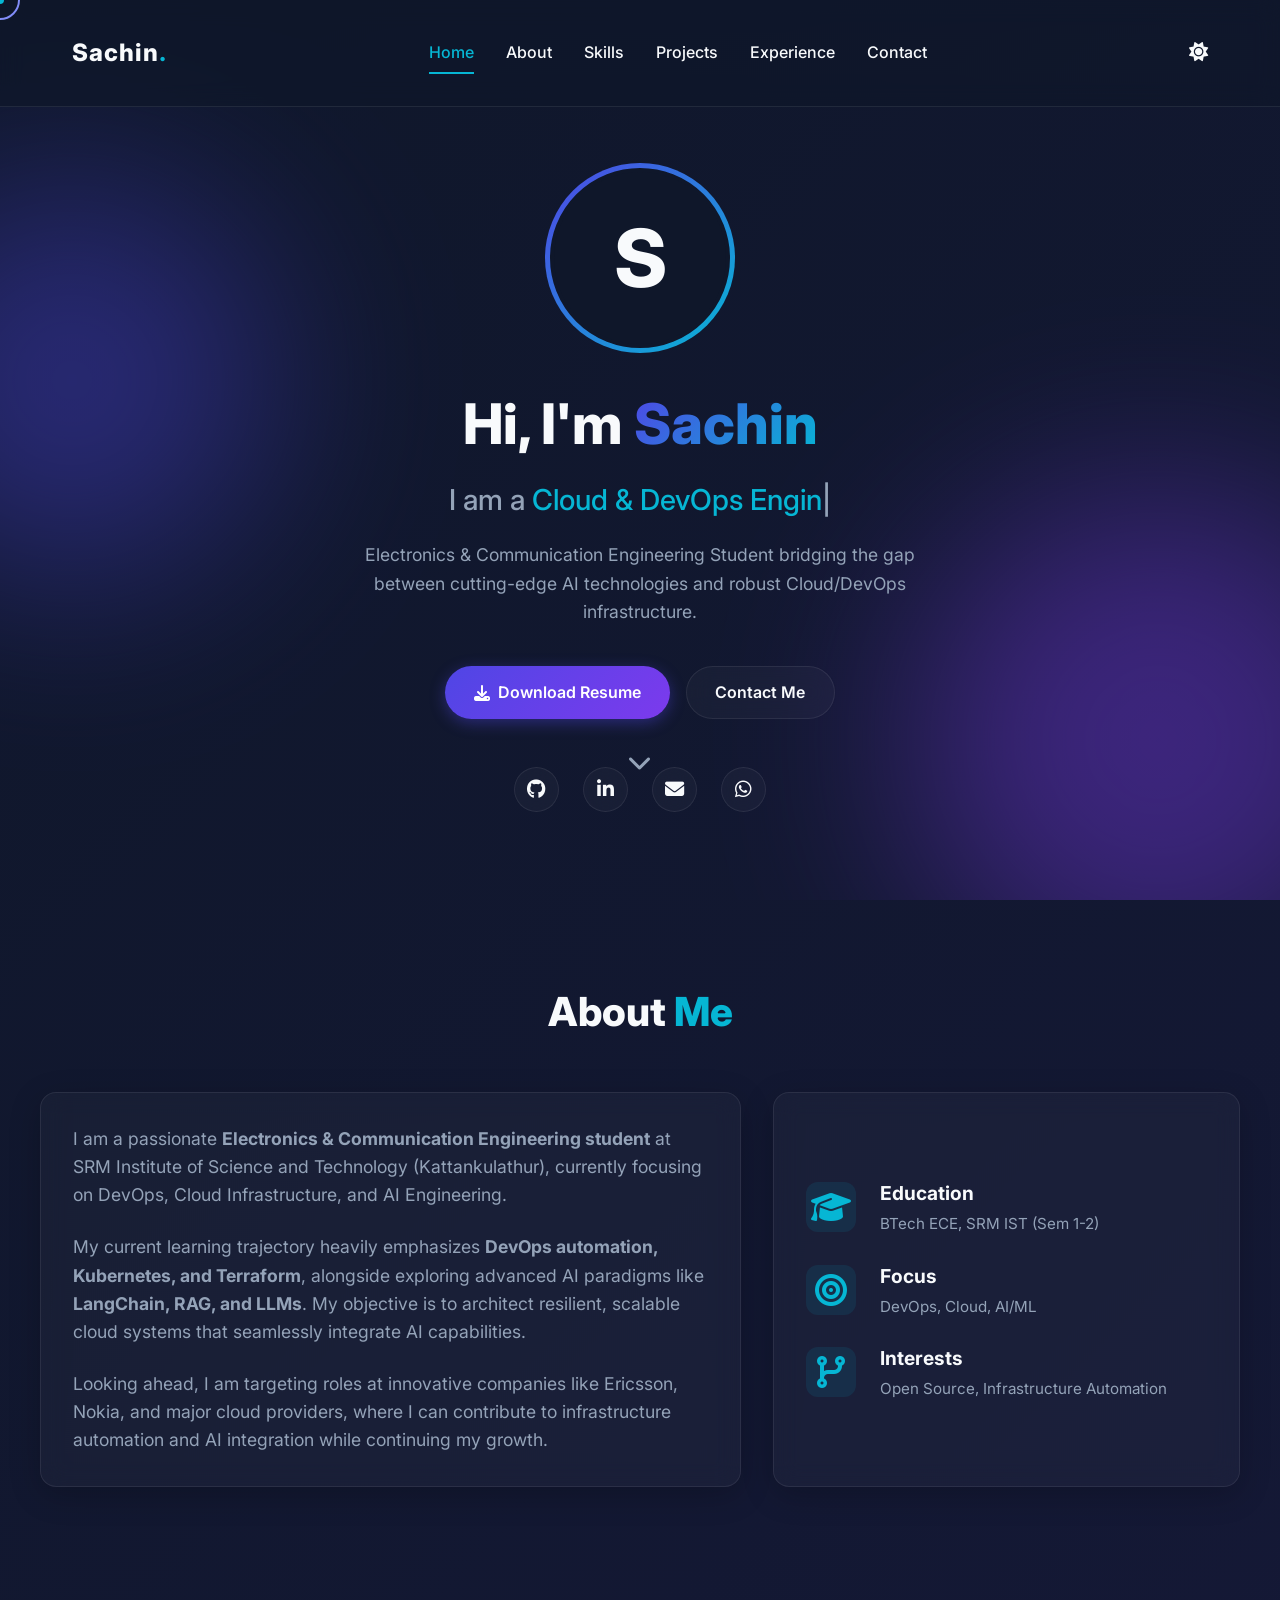
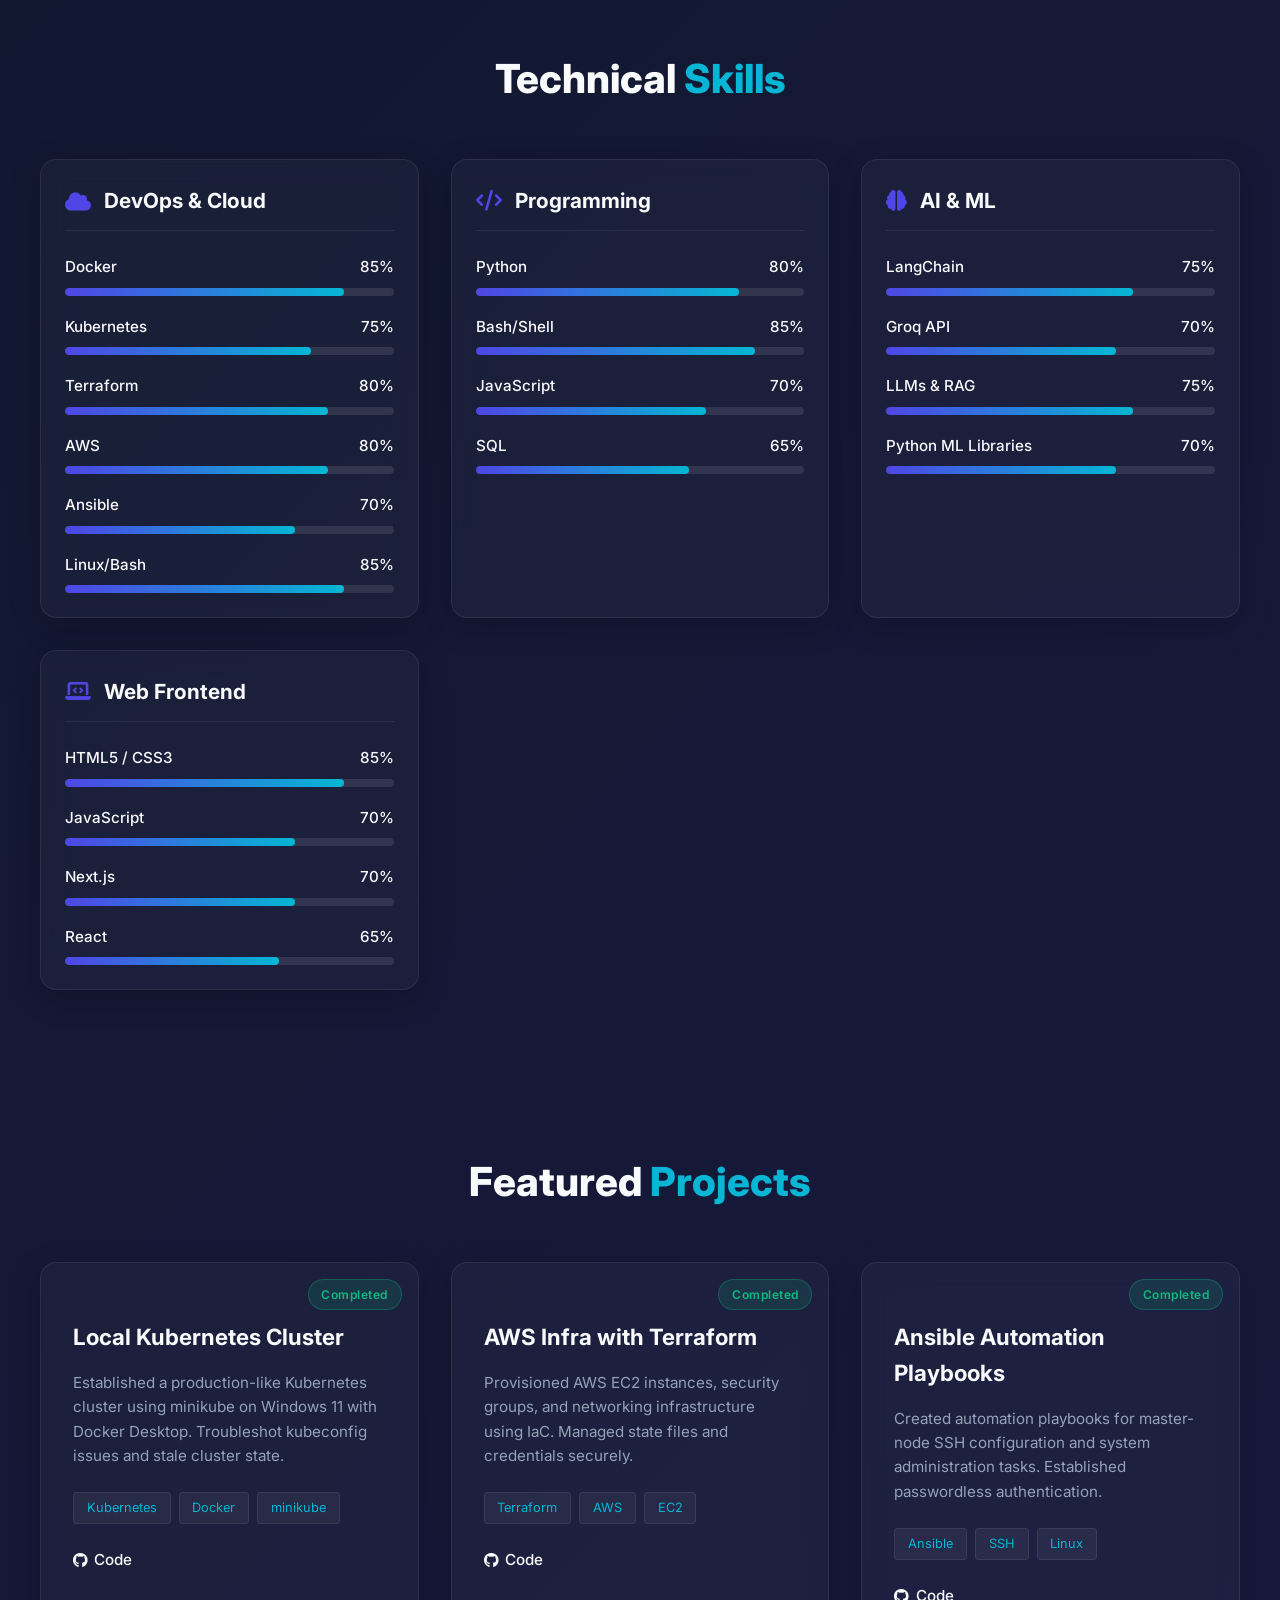
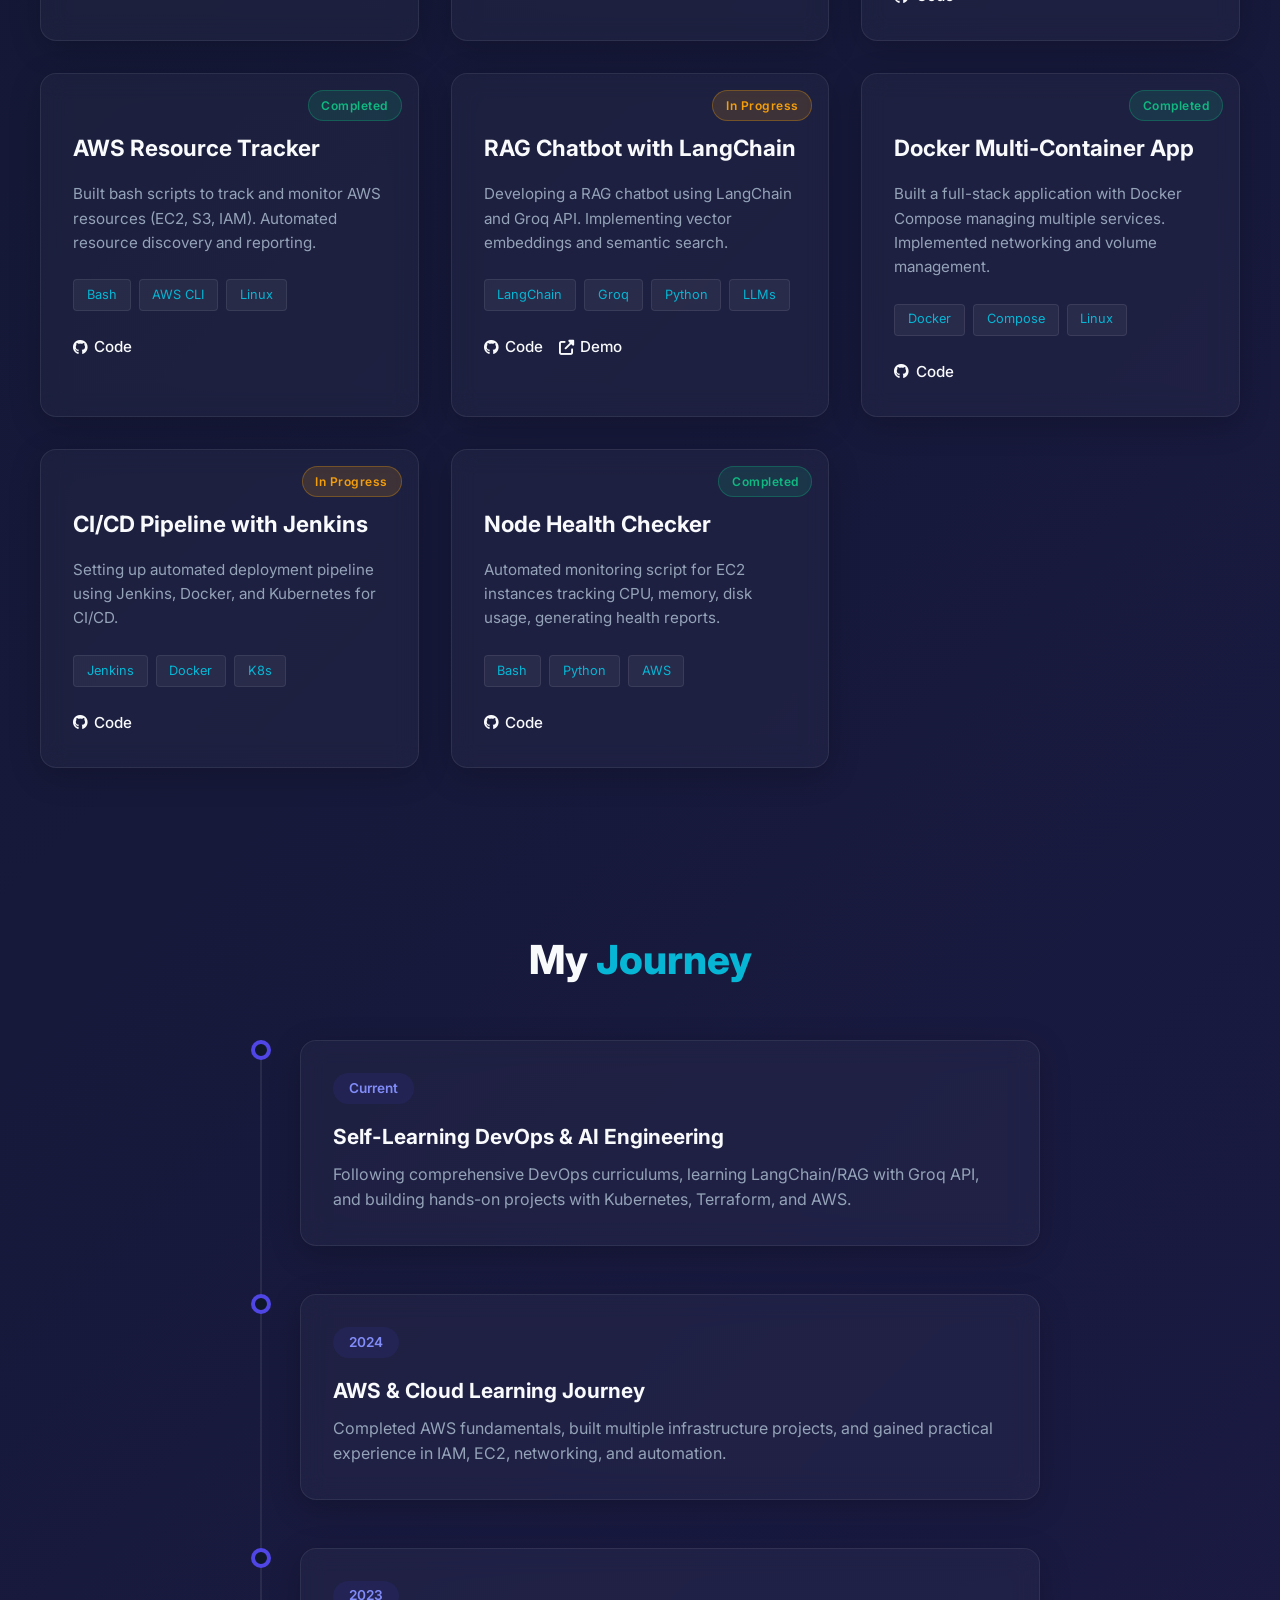
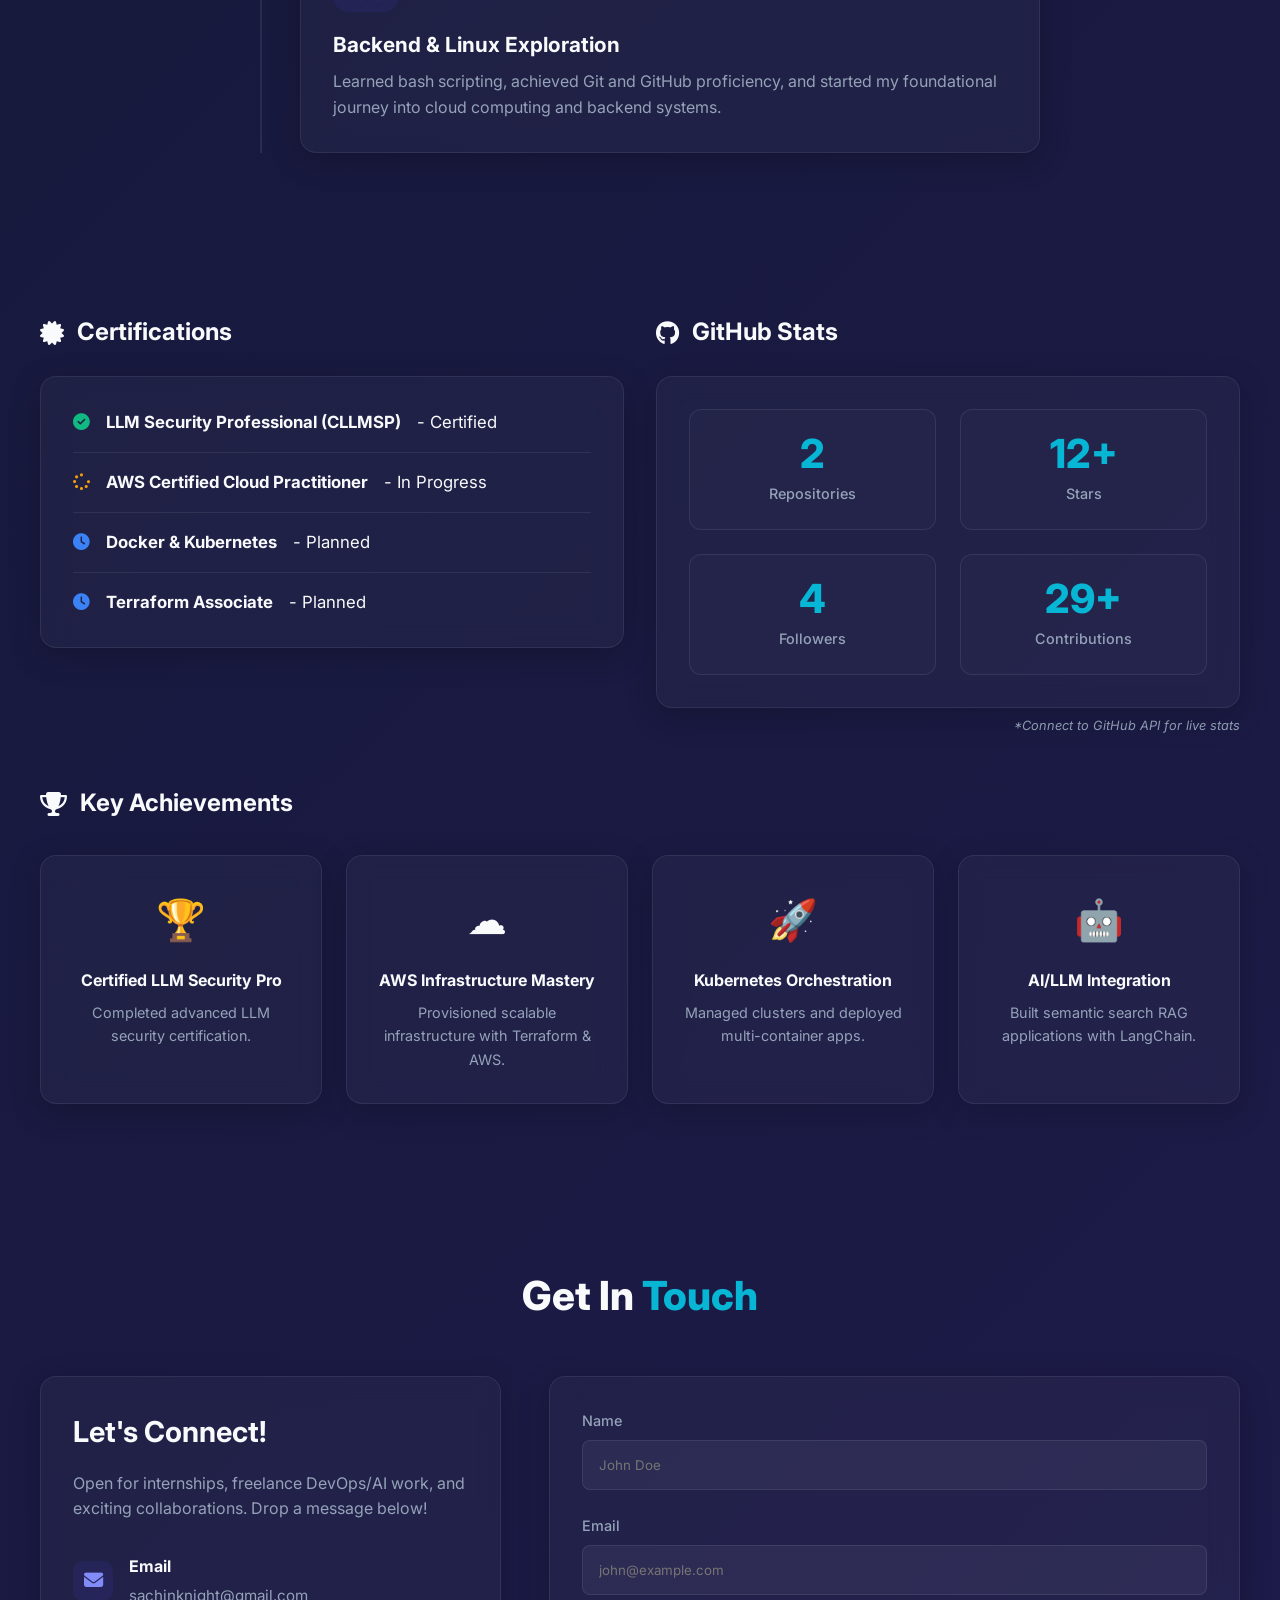
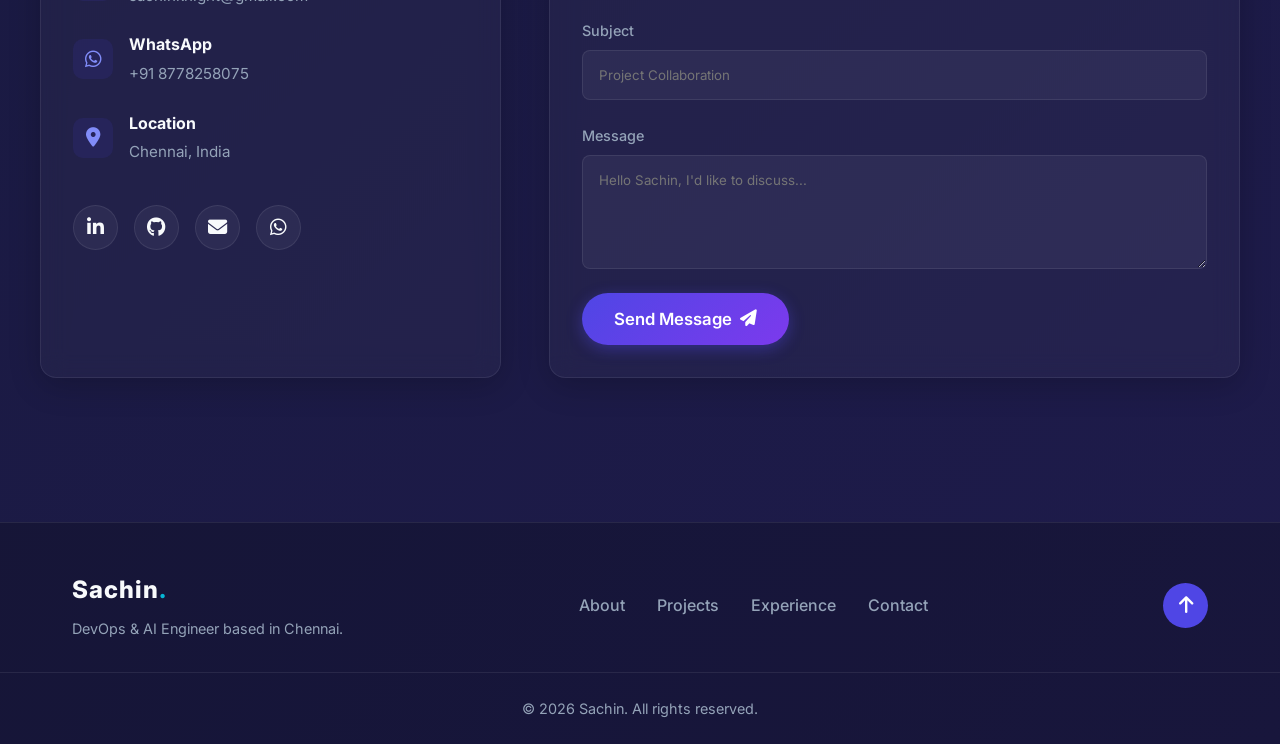
==== commit 957d2967: "updated portfolio files" ====
--- a/index.html
+++ b/index.html
@@ -95,9 +95,10 @@
             </div>
             
             <div class="social-icons fade-in delay-5">
-                <a href="https://github.com/sachin2008" target="_blank" aria-label="GitHub"><i class="fab fa-github"></i></a>
-                <a href="https://linkedin.com/in/sachin" target="_blank" aria-label="LinkedIn"><i class="fab fa-linkedin-in"></i></a>
-                <a href="mailto:sachin@example.com" aria-label="Email"><i class="fas fa-envelope"></i></a>
+                <a href="https://github.com/scahin-knight" target="_blank" aria-label="GitHub"><i class="fab fa-github"></i></a>
+                <a href="https://www.linkedin.com/in/sachin-j07/" target="_blank" aria-label="LinkedIn"><i class="fab fa-linkedin-in"></i></a>
+                <a href="mailto:sachinknight@gmail.com" aria-label="Email"><i class="fas fa-envelope"></i></a>
+                <a href="https://wa.me/918778258075" target="_blank" aria-label="WhatsApp"><i class="fab fa-whatsapp"></i></a>
             </div>
             
             <a href="#about" class="scroll-down">
@@ -499,7 +500,14 @@
                             <i class="fas fa-envelope"></i>
                             <div>
                                 <h4>Email</h4>
-                                <a href="mailto:sachin@example.com">sachin@example.com</a>
+                                <a href="mailto:sachinknight@gmail.com">sachinknight@gmail.com</a>
+                            </div>
+                        </div>
+                        <div class="method-item">
+                            <i class="fab fa-whatsapp"></i>
+                            <div>
+                                <h4>WhatsApp</h4>
+                                <a href="https://wa.me/918778258075" target="_blank">+91 8778258075</a>
                             </div>
                         </div>
                         <div class="method-item">
@@ -512,9 +520,10 @@
                     </div>
 
                     <div class="social-links">
-                        <a href="https://linkedin.com/in/sachin" target="_blank" class="social-link"><i class="fab fa-linkedin-in"></i></a>
-                        <a href="https://github.com/sachin2008" target="_blank" class="social-link"><i class="fab fa-github"></i></a>
-                        <a href="mailto:sachin@example.com" class="social-link"><i class="fas fa-envelope"></i></a>
+                        <a href="https://www.linkedin.com/in/sachin-j07/" target="_blank" class="social-link"><i class="fab fa-linkedin-in"></i></a>
+                        <a href="https://github.com/scahin-knight" target="_blank" class="social-link"><i class="fab fa-github"></i></a>
+                        <a href="mailto:sachinknight@gmail.com" class="social-link"><i class="fas fa-envelope"></i></a>
+                        <a href="https://wa.me/918778258075" target="_blank" class="social-link"><i class="fab fa-whatsapp"></i></a>
                     </div>
                 </div>
 
